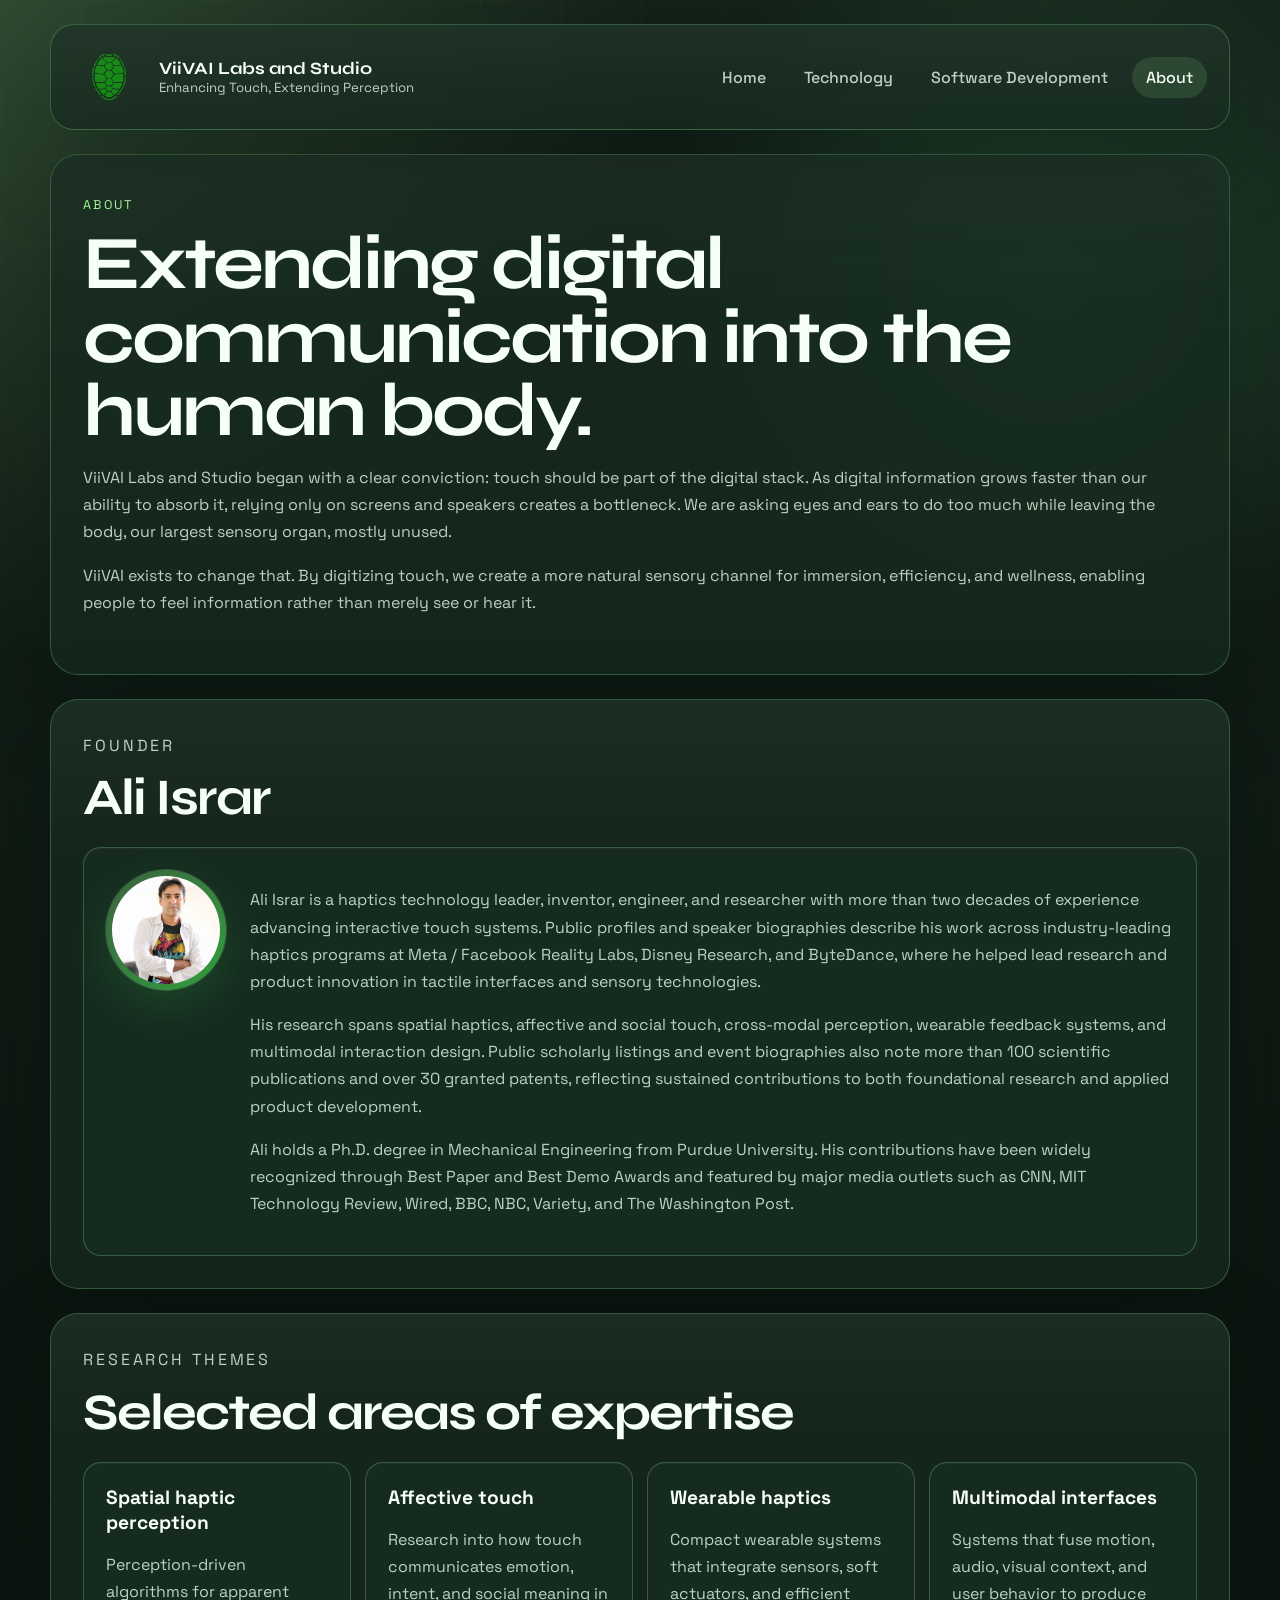
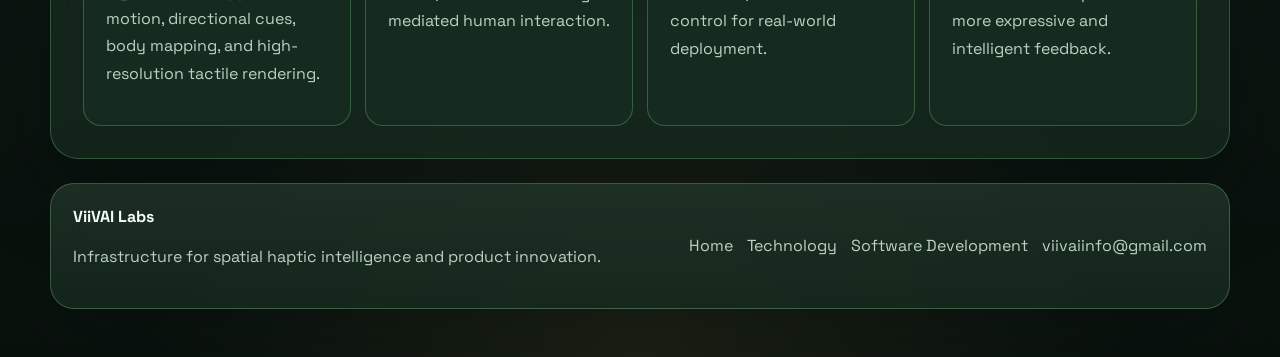
==== about.html @ 03c0dec7 "s" ====
<!DOCTYPE html>
<html lang="en">
<head>
  <meta charset="UTF-8">
  <meta name="viewport" content="width=device-width, initial-scale=1.0">
  <title>About | ViiVAI Labs</title>
  <meta name="description" content="The story and team behind ViiVAI Labs.">
  <link rel="preconnect" href="https://fonts.googleapis.com">
  <link rel="preconnect" href="https://fonts.gstatic.com" crossorigin>
  <link href="https://fonts.googleapis.com/css2?family=Space+Grotesk:wght@400;500;700&family=Syne:wght@500;700;800&display=swap" rel="stylesheet">
  <link rel="stylesheet" href="styles.css">
</head>
<body>
  <div class="page-shell">
    <header class="site-header">
      <a class="brand" href="index.html" aria-label="ViiVAI Labs home">
        <img src="logo.png" alt="ViiVAI Labs logo">
        <div>
          <span>ViiVAI Labs and Studio</span>
          <small>Enhancing Touch, Extending Perception</small>
        </div>
      </a>
      <button class="nav-toggle" type="button" aria-expanded="false" aria-label="Toggle navigation">Menu</button>
      <nav class="site-nav">
        <a href="index.html">Home</a>
        <a href="technology.html">Technology</a>
        <a href="software-development.html">Software Development</a>
        <a href="about.html" class="active">About</a>
      </nav>
    </header>

    <main>
      <section class="page-hero panel">
        <p class="eyebrow">About</p>
        <h1>Extending digital communication into the human body.</h1>
        <p class="page-intro">
          ViiVAI Labs and Studio began with a clear conviction: touch should be part of the digital stack. As digital information grows faster than our ability to absorb it, relying only on screens and speakers creates a bottleneck. We are asking eyes and ears to do too much while leaving the body, our largest sensory organ, mostly unused.
        </p>
        <p class="page-intro">
          ViiVAI exists to change that. By digitizing touch, we create a more natural sensory channel for immersion, efficiency, and wellness, enabling people to feel information rather than merely see or hear it.
        </p>
      </section>

      <section class="panel">
        <div class="section-heading">
          <p class="eyebrow">Founder</p>
          <h2>Ali Israr</h2>
        </div>
        <article class="founder-card">
          <div class="founder-badge">
            <img src="assets/israr.jpg" alt="Portrait of Ali Israr">
          </div>
          <div>
            <p>
              Ali Israr is a haptics technology leader, inventor, engineer, and researcher with more than two decades of experience advancing interactive touch systems. Public profiles and speaker biographies describe his work across industry-leading haptics programs at Meta / Facebook Reality Labs, Disney Research, and ByteDance, where he helped lead research and product innovation in tactile interfaces and sensory technologies.
            </p>
            <p>
              His research spans spatial haptics, affective and social touch, cross-modal perception, wearable feedback systems, and multimodal interaction design. Public scholarly listings and event biographies also note more than 100 scientific publications and over 30 granted patents, reflecting sustained contributions to both foundational research and applied product development.
            </p>
            <p>
              Ali holds a Ph.D. degree in Mechanical Engineering from Purdue University. His contributions have been widely recognized through Best Paper and Best Demo Awards and featured by major media outlets such as CNN, MIT Technology Review, Wired, BBC, NBC, Variety, and The Washington Post.
            </p>
          </div>
        </article>
      </section>

      <section class="panel">
        <div class="section-heading">
          <p class="eyebrow">Research Themes</p>
          <h2>Selected areas of expertise</h2>
        </div>
        <div class="feature-grid">
          <article class="feature-card">
            <h3>Spatial haptic perception</h3>
            <p>Perception-driven algorithms for apparent motion, directional cues, body mapping, and high-resolution tactile rendering.</p>
          </article>
          <article class="feature-card">
            <h3>Affective touch</h3>
            <p>Research into how touch communicates emotion, intent, and social meaning in mediated human interaction.</p>
          </article>
          <article class="feature-card">
            <h3>Wearable haptics</h3>
            <p>Compact wearable systems that integrate sensors, soft actuators, and efficient control for real-world deployment.</p>
          </article>
          <article class="feature-card">
            <h3>Multimodal interfaces</h3>
            <p>Systems that fuse motion, audio, visual context, and user behavior to produce more expressive and intelligent feedback.</p>
          </article>
        </div>
      </section>
    </main>

    <footer class="site-footer">
      <div>
        <strong>ViiVAI Labs</strong>
        <p>Infrastructure for spatial haptic intelligence and product innovation.</p>
      </div>
      <div class="footer-links">
        <a href="index.html">Home</a>
        <a href="technology.html">Technology</a>
        <a href="software-development.html">Software Development</a>
        <a href="mailto:viivaiinfo@gmail.com">viivaiinfo@gmail.com</a>
      </div>
    </footer>
  </div>

  <script src="script.js"></script>
</body>
</html>
---- styles.css ----
:root {
  --bg: #0d1711;
  --bg-elevated: rgba(24, 46, 34, 0.84);
  --panel: rgba(23, 42, 31, 0.82);
  --panel-border: rgba(157, 255, 171, 0.24);
  --text: #f6fff8;
  --muted: #bbd2c2;
  --accent: #39bf46;
  --accent-soft: #adff9d;
  --accent-deep: #1f8d39;
  --warning: #ffd86e;
  --shadow: 0 30px 90px rgba(2, 16, 10, 0.28);
  --radius: 28px;
  --radius-sm: 18px;
  --max-width: 1180px;
}

* {
  box-sizing: border-box;
}

html {
  scroll-behavior: smooth;
}

body {
  margin: 0;
  min-height: 100vh;
  font-family: "Space Grotesk", sans-serif;
  color: var(--text);
  background:
    radial-gradient(circle at top left, rgba(173, 255, 157, 0.18), transparent 28%),
    radial-gradient(circle at 82% 14%, rgba(111, 245, 152, 0.18), transparent 20%),
    radial-gradient(circle at 50% 100%, rgba(255, 216, 110, 0.08), transparent 24%),
    linear-gradient(180deg, #132219 0%, #09110d 100%);
}

body::before {
  content: "";
  position: fixed;
  inset: 0;
  pointer-events: none;
  background-image:
    linear-gradient(rgba(173, 255, 157, 0.06) 1px, transparent 1px),
    linear-gradient(90deg, rgba(173, 255, 157, 0.06) 1px, transparent 1px);
  background-size: 80px 80px;
  mask-image: linear-gradient(180deg, rgba(0, 0, 0, 0.35), rgba(0, 0, 0, 0));
}

a {
  color: inherit;
  text-decoration: none;
}

img {
  display: block;
  max-width: 100%;
}

.page-shell {
  width: min(calc(100% - 32px), var(--max-width));
  margin: 0 auto;
  padding: 24px 0 48px;
}

.site-header,
.site-footer,
.panel {
  backdrop-filter: blur(18px);
  background: var(--panel);
  border: 1px solid var(--panel-border);
  box-shadow: var(--shadow);
}

.site-header,
.site-footer {
  border-radius: 24px;
}

.site-header {
  display: flex;
  align-items: center;
  justify-content: space-between;
  gap: 24px;
  padding: 16px 22px;
  position: sticky;
  top: 16px;
  z-index: 20;
  background:
    linear-gradient(180deg, rgba(255, 255, 255, 0.04), rgba(255, 255, 255, 0)),
    var(--panel);
}

.brand {
  display: inline-flex;
  align-items: center;
  gap: 14px;
}

.brand img {
  width: 72px;
  height: 72px;
  object-fit: contain;
  border-radius: 12px;
  /* background: rgba(255, 255, 255, 0.92); */
  padding: 0px;
}

.brand span,
.brand small {
  display: block;
}

.brand span {
  font-family: "Syne", sans-serif;
  font-size: 1.08rem;
  font-weight: 700;
}

.brand small {
  color: var(--muted);
  font-size: 0.83rem;
}

.site-nav {
  display: flex;
  align-items: center;
  gap: 10px;
}

.site-nav a,
.nav-toggle {
  padding: 10px 14px;
  border-radius: 999px;
  color: var(--muted);
  transition: 160ms ease;
  font-weight: 500;
}

.site-nav a:hover,
.site-nav a.active {
  color: var(--text);
  background: rgba(173, 255, 157, 0.12);
}

.nav-toggle {
  display: none;
  border: 1px solid var(--panel-border);
  background: transparent;
  font: inherit;
}

main {
  display: grid;
  gap: 24px;
  margin-top: 24px;
}

.panel {
  border-radius: var(--radius);
  padding: 32px;
  position: relative;
  overflow: hidden;
}

.panel::before {
  content: "";
  position: absolute;
  inset: 0;
  pointer-events: none;
  background: linear-gradient(180deg, rgba(255, 255, 255, 0.035), transparent 28%);
}

.panel > * {
  position: relative;
  z-index: 1;
}

.hero,
.split-panel,
.two-column-grid {
  display: grid;
  gap: 24px;
}

.hero {
  grid-template-columns: 1.2fr 0.8fr;
  align-items: center;
  min-height: 72vh;
  background:
    radial-gradient(circle at 18% 20%, rgba(216, 255, 152, 0.12), transparent 20%),
    radial-gradient(circle at 82% 24%, rgba(111, 245, 152, 0.14), transparent 22%),
    linear-gradient(180deg, rgba(255, 255, 255, 0.03), transparent 30%),
    var(--panel);
}

.page-hero {
  padding-top: 42px;
  padding-bottom: 42px;
}

.hero-copy h1,
.page-hero h1,
.section-heading h2,
.split-panel h2,
.construction h1 {
  font-family: "Syne", sans-serif;
  line-height: 0.98;
  letter-spacing: -0.04em;
  margin: 0;
}

.hero-copy h1 {
  font-size: clamp(3rem, 7vw, 5.8rem);
  max-width: 11ch;
  text-wrap: balance;
  text-shadow: 0 10px 30px rgba(0, 0, 0, 0.18);
}

.page-hero h1,
.construction h1 {
  font-size: clamp(2.7rem, 6vw, 4.7rem);
  margin-bottom: 16px;
}

.hero-text,
.page-intro,
.section-heading p,
.feature-card p,
.hardware-card p,
.algorithm-card p,
.info-card p,
.founder-card p,
.site-footer p,
.split-panel p,
.construction p {
  color: var(--muted);
  line-height: 1.7;
  font-size: 1rem;
}

.eyebrow {
  text-transform: uppercase;
  letter-spacing: 0.18em;
  color: var(--accent-soft);
  font-size: 0.79rem;
  margin: 0 0 14px;
}

.launch-pill {
  display: inline-flex;
  align-items: center;
  gap: 10px;
  margin-bottom: 18px;
  padding: 10px 14px;
  border-radius: 999px;
  background: rgba(216, 255, 152, 0.12);
  border: 1px solid rgba(216, 255, 152, 0.24);
  color: #efffce;
  font-size: 0.84rem;
  font-weight: 700;
  text-transform: uppercase;
  letter-spacing: 0.12em;
}

.launch-dot {
  width: 10px;
  height: 10px;
  border-radius: 50%;
  background: #d8ff98;
  box-shadow: 0 0 18px rgba(216, 255, 152, 0.8);
}

.hero-actions,
.hero-metrics,
.feature-grid,
.hardware-grid,
.algorithm-grid,
.footer-links {
  display: flex;
  flex-wrap: wrap;
  gap: 14px;
}

.button {
  display: inline-flex;
  align-items: center;
  justify-content: center;
  padding: 14px 20px;
  border-radius: 999px;
  font-weight: 700;
  transform: translateY(0);
  transition: transform 160ms ease, box-shadow 160ms ease, background 160ms ease;
}

.button-primary {
  background: linear-gradient(135deg, #d8ff98, var(--accent-soft) 42%, var(--accent) 100%);
  color: #041007;
  box-shadow: 0 14px 32px rgba(103, 224, 116, 0.28);
}

.button-secondary {
  border: 1px solid var(--panel-border);
  background: rgba(255, 255, 255, 0.03);
}

.button:hover {
  transform: translateY(-2px);
}

.button-primary:hover {
  box-shadow: 0 18px 40px rgba(103, 224, 116, 0.34);
}

.hero-metrics {
  list-style: none;
  padding: 0;
  margin: 28px 0 0;
}

.hero-metrics li,
.signal-card,
.feature-card,
.hardware-card,
.algorithm-card,
.info-card,
.quote-box,
.founder-card,
.construction-sign {
  border: 1px solid var(--panel-border);
  background: var(--bg-elevated);
  border-radius: var(--radius-sm);
}

.feature-card,
.hardware-card,
.algorithm-card,
.info-card,
.founder-card,
.quote-box {
  box-shadow: inset 0 1px 0 rgba(255, 255, 255, 0.03);
  transition: transform 180ms ease, border-color 180ms ease, box-shadow 180ms ease;
}

.feature-card:hover,
.hardware-card:hover,
.algorithm-card:hover,
.info-card:hover {
  transform: translateY(-4px);
  border-color: rgba(173, 255, 157, 0.34);
  box-shadow:
    inset 0 1px 0 rgba(255, 255, 255, 0.03),
    0 18px 40px rgba(2, 16, 10, 0.18);
}

.hero-metrics li {
  min-width: 140px;
  padding: 18px;
  background:
    linear-gradient(180deg, rgba(255, 255, 255, 0.04), rgba(255, 255, 255, 0)),
    var(--bg-elevated);
}

.hero-metrics strong {
  display: block;
  font-size: 2rem;
  color: var(--accent-soft);
}

.hero-metrics span {
  color: var(--muted);
}

.hero-visual {
  display: flex;
  justify-content: center;
}

.signal-stage {
  width: min(100%, 420px);
  padding: 20px;
  border-radius: 34px;
  border: 1px solid rgba(173, 255, 157, 0.18);
  background:
    radial-gradient(circle at center, rgba(173, 255, 157, 0.16), transparent 55%),
    rgba(12, 24, 17, 0.86);
  position: relative;
  isolation: isolate;
}

.signal-orbit {
  position: absolute;
  border: 1px solid rgba(173, 255, 157, 0.18);
  border-radius: 50%;
  z-index: 0;
}

.orbit-one {
  inset: 26px;
}

.orbit-two {
  inset: 66px 34px;
}

.signal-card {
  padding: 18px;
  position: relative;
  z-index: 1;
}

.signal-card span {
  display: block;
  color: var(--accent-soft);
  font-size: 0.82rem;
  text-transform: uppercase;
  letter-spacing: 0.14em;
  margin-bottom: 10px;
}

.signal-card strong {
  font-size: 1.12rem;
  line-height: 1.5;
}

.signal-card.accent {
  background: linear-gradient(135deg, rgba(98, 227, 125, 0.28), rgba(14, 29, 20, 0.9));
}

.signal-line {
  width: 1px;
  height: 48px;
  margin: 10px auto;
  background: linear-gradient(180deg, rgba(115, 248, 154, 0.9), rgba(115, 248, 154, 0));
}

.section-heading {
  max-width: 780px;
  margin-bottom: 24px;
}

.section-heading h2,
.split-panel h2 {
  font-size: clamp(2rem, 4vw, 3.2rem);
  margin-bottom: 14px;
}

.feature-grid,
.hardware-grid,
.algorithm-grid {
  display: grid;
}

.feature-grid {
  grid-template-columns: repeat(4, minmax(0, 1fr));
}

.hardware-grid {
  grid-template-columns: repeat(2, minmax(0, 1fr));
}

.algorithm-grid {
  grid-template-columns: repeat(2, minmax(0, 1fr));
}

.feature-card,
.hardware-card,
.algorithm-card,
.info-card,
.founder-card {
  padding: 22px;
}

.feature-card h3,
.hardware-card h3,
.algorithm-card h3,
.info-card h2 {
  margin-top: 0;
  margin-bottom: 10px;
  font-size: 1.2rem;
}

.algorithm-card-media {
  overflow: hidden;
}

.algorithm-figure {
  margin: -22px -22px 18px;
  border-bottom: 1px solid rgba(173, 255, 157, 0.18);
  background: #0d1711;
}

.algorithm-figure img {
  width: 100%;
  aspect-ratio: 16 / 10;
  object-fit: cover;
  display: block;
}

.product-figure {
  margin: 0 0 18px;
  border-radius: 18px;
  overflow: hidden;
  border: 1px solid rgba(173, 255, 157, 0.18);
  background: linear-gradient(180deg, rgba(173, 255, 157, 0.07), rgba(10, 20, 14, 0.34));
}

.product-image {
  width: 100%;
  aspect-ratio: 4 / 3;
  object-fit: cover;
}

.application-tags {
  display: flex;
  flex-wrap: wrap;
  gap: 10px;
  margin-top: 16px;
}

.application-tags span {
  padding: 8px 12px;
  border-radius: 999px;
  background: rgba(173, 255, 157, 0.11);
  border: 1px solid rgba(173, 255, 157, 0.18);
  color: var(--accent-soft);
  font-size: 0.84rem;
}

.hardware-illustration {
  height: 180px;
  margin-bottom: 18px;
  border-radius: 16px;
  background:
    radial-gradient(circle at 50% 20%, rgba(115, 248, 154, 0.3), transparent 28%),
    linear-gradient(180deg, rgba(115, 248, 154, 0.06), rgba(8, 17, 13, 0.35));
  position: relative;
  overflow: hidden;
}

.hardware-illustration::before,
.hardware-illustration::after {
  content: "";
  position: absolute;
  border: 2px solid rgba(115, 248, 154, 0.65);
}

.wearable::before {
  inset: 18px 55px 26px;
  clip-path: polygon(18% 0, 82% 0, 100% 25%, 84% 100%, 16% 100%, 0 25%);
}

.wearable::after {
  inset: 44px 94px 42px;
  border-radius: 14px;
}

.seat::before {
  left: 78px;
  top: 24px;
  width: 76px;
  height: 118px;
  border-radius: 22px 22px 12px 12px;
}

.seat::after {
  left: 62px;
  bottom: 24px;
  width: 108px;
  height: 42px;
  border-radius: 10px;
}

.hand::before {
  inset: 30px 88px 30px 88px;
  border-radius: 50px 50px 22px 22px;
  box-shadow:
    -44px -8px 0 -8px rgba(115, 248, 154, 0.65),
    -22px -16px 0 -8px rgba(115, 248, 154, 0.65),
    22px -16px 0 -8px rgba(115, 248, 154, 0.65),
    44px -8px 0 -8px rgba(115, 248, 154, 0.65);
}

.hand::after {
  left: calc(50% - 54px);
  bottom: 18px;
  width: 108px;
  height: 38px;
  border-radius: 999px;
}

.headgear::before {
  inset: 44px 58px;
  border-radius: 60px;
}

.headgear::after {
  left: 28px;
  right: 28px;
  top: 84px;
  height: 26px;
  border-radius: 999px;
}

.split-panel {
  grid-template-columns: 1.2fr 0.8fr;
  align-items: center;
}

.quote-box {
  padding: 28px;
  position: relative;
  overflow: hidden;
}

.quote-box::before {
  content: "";
  position: absolute;
  inset: 0;
  background: radial-gradient(circle at top right, rgba(173, 255, 157, 0.22), transparent 38%);
}

.quote-box p {
  position: relative;
  margin: 0;
  color: var(--text);
  font-family: "Syne", sans-serif;
  font-size: clamp(1.5rem, 3vw, 2.4rem);
  line-height: 1.15;
}

.two-column-grid {
  grid-template-columns: repeat(2, minmax(0, 1fr));
}

.stack-visual {
  display: grid;
  gap: 10px;
}

.stack-visual span {
  padding: 18px 20px;
  border-radius: 999px;
  border: 1px solid var(--panel-border);
  background: rgba(173, 255, 157, 0.08);
  color: var(--accent-soft);
  text-align: center;
  font-weight: 700;
}

.founder-card {
  display: grid;
  grid-template-columns: 120px 1fr;
  gap: 24px;
  align-items: start;
}

.founder-badge {
  aspect-ratio: 1;
  border-radius: 50%;
  background: linear-gradient(135deg, rgba(173, 255, 157, 0.26), rgba(57, 191, 70, 0.78));
  padding: 6px;
  overflow: hidden;
  box-shadow: 0 0 0 1px rgba(173, 255, 157, 0.2), 0 16px 42px rgba(57, 191, 70, 0.18);
}

.founder-badge img {
  width: 100%;
  height: 100%;
  object-fit: cover;
  object-position: center top;
  border-radius: 50%;
}

.construction {
  min-height: 62vh;
  display: grid;
  place-items: center;
  text-align: center;
}

.construction-sign {
  padding: 26px 34px;
  margin-top: 18px;
  display: inline-block;
  transform: rotate(-3deg);
  background: linear-gradient(135deg, rgba(255, 216, 110, 0.28), rgba(255, 216, 110, 0.1));
}

.construction-sign span {
  color: var(--warning);
  font-family: "Syne", sans-serif;
  font-size: clamp(1.8rem, 3vw, 2.6rem);
}

.site-footer {
  display: flex;
  justify-content: space-between;
  gap: 20px;
  margin-top: 24px;
  padding: 22px;
  background:
    linear-gradient(180deg, rgba(255, 255, 255, 0.04), rgba(255, 255, 255, 0)),
    var(--panel);
}

.footer-links {
  align-items: center;
  justify-content: flex-end;
}

.footer-links a {
  color: var(--muted);
}

.footer-links a:hover {
  color: var(--text);
}

@media (max-width: 980px) {
  .hero,
  .split-panel,
  .feature-grid,
  .hardware-grid,
  .algorithm-grid,
  .two-column-grid,
  .founder-card,
  .site-footer {
    grid-template-columns: 1fr;
  }

  .feature-grid,
  .hardware-grid,
  .algorithm-grid {
    display: grid;
  }

  .feature-grid {
    grid-template-columns: repeat(2, minmax(0, 1fr));
  }

  .site-footer {
    display: grid;
  }
}

@media (max-width: 760px) {
  .page-shell {
    width: min(calc(100% - 20px), var(--max-width));
    padding-top: 12px;
  }

  .site-header {
    flex-wrap: wrap;
    padding: 14px 16px;
  }

  .nav-toggle {
    display: inline-flex;
  }

  .site-nav {
    display: none;
    width: 100%;
    flex-direction: column;
    align-items: stretch;
    padding-top: 6px;
  }

  .site-nav.open {
    display: flex;
  }

  .panel {
    padding: 22px;
    border-radius: 24px;
  }

  .hero {
    min-height: auto;
  }

  .hero-copy h1 {
    max-width: none;
  }

  .feature-grid,
  .hardware-grid,
  .algorithm-grid {
    grid-template-columns: 1fr;
  }
}
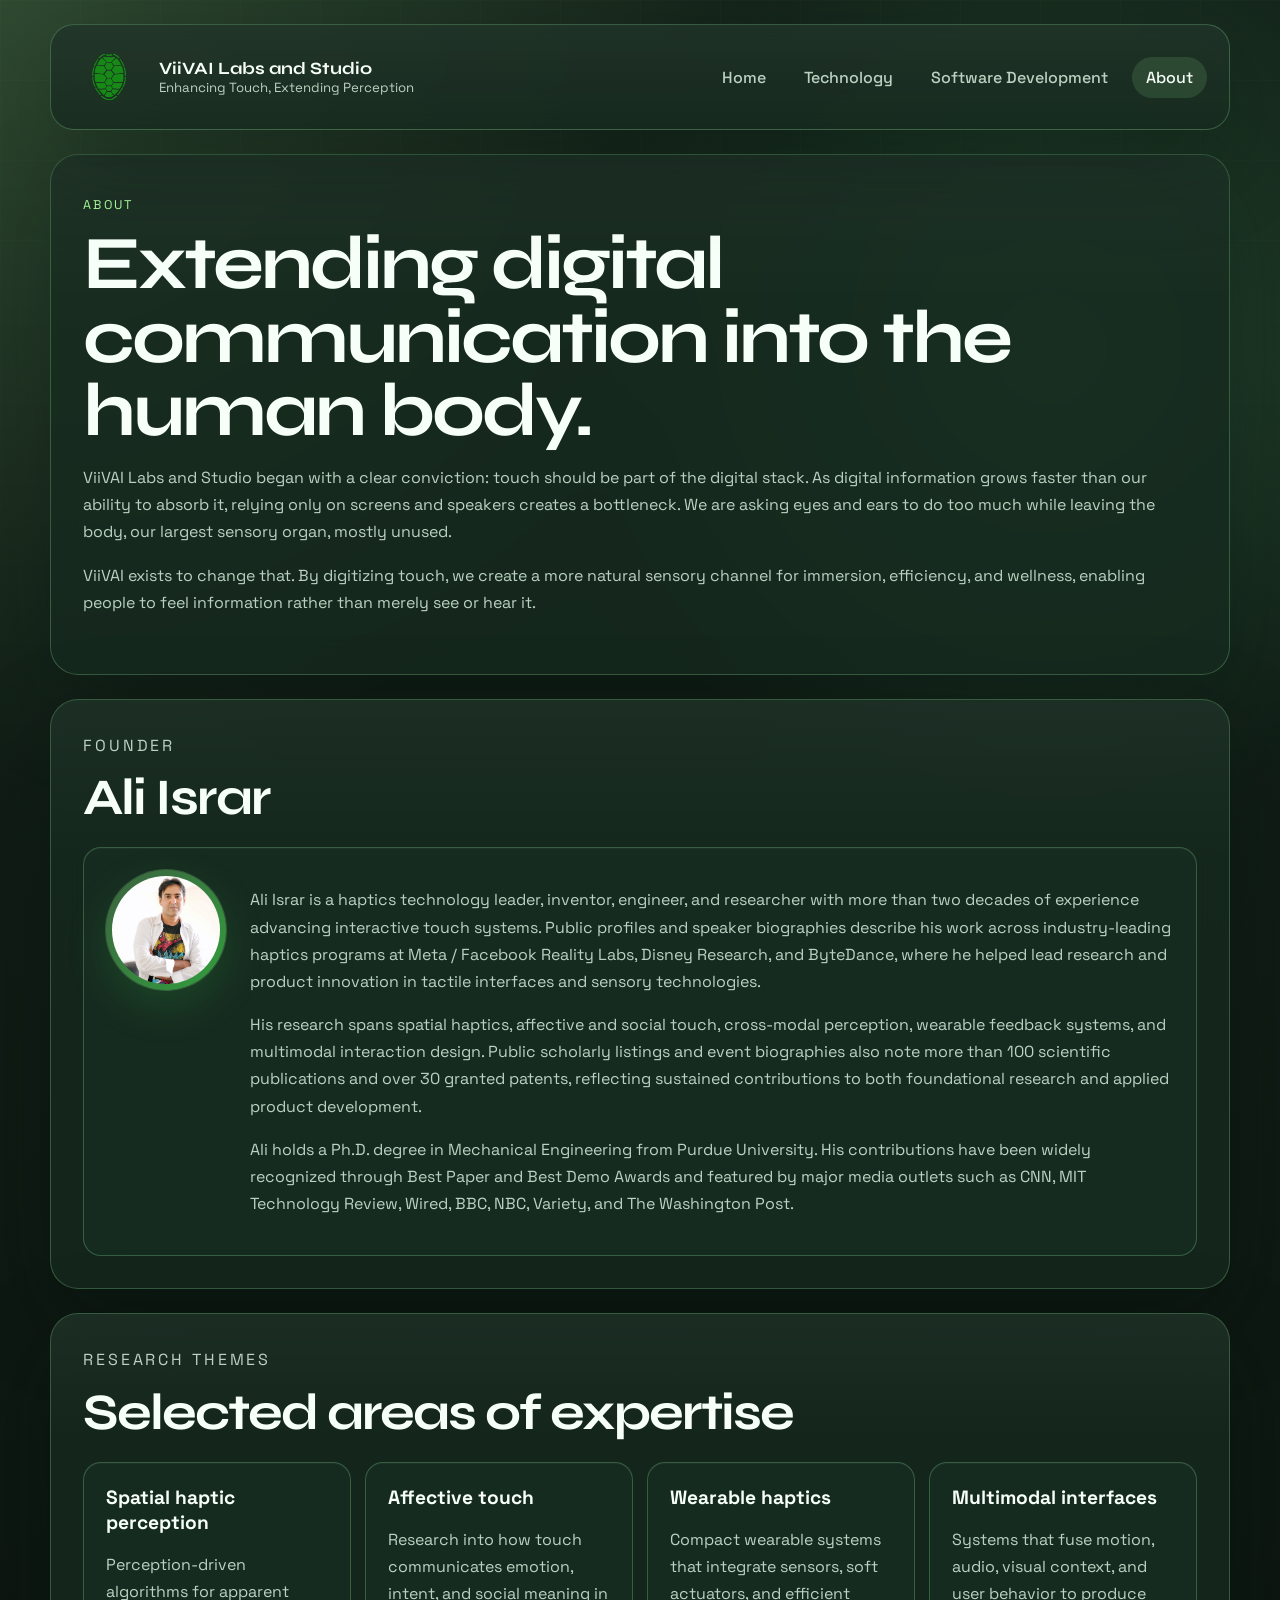
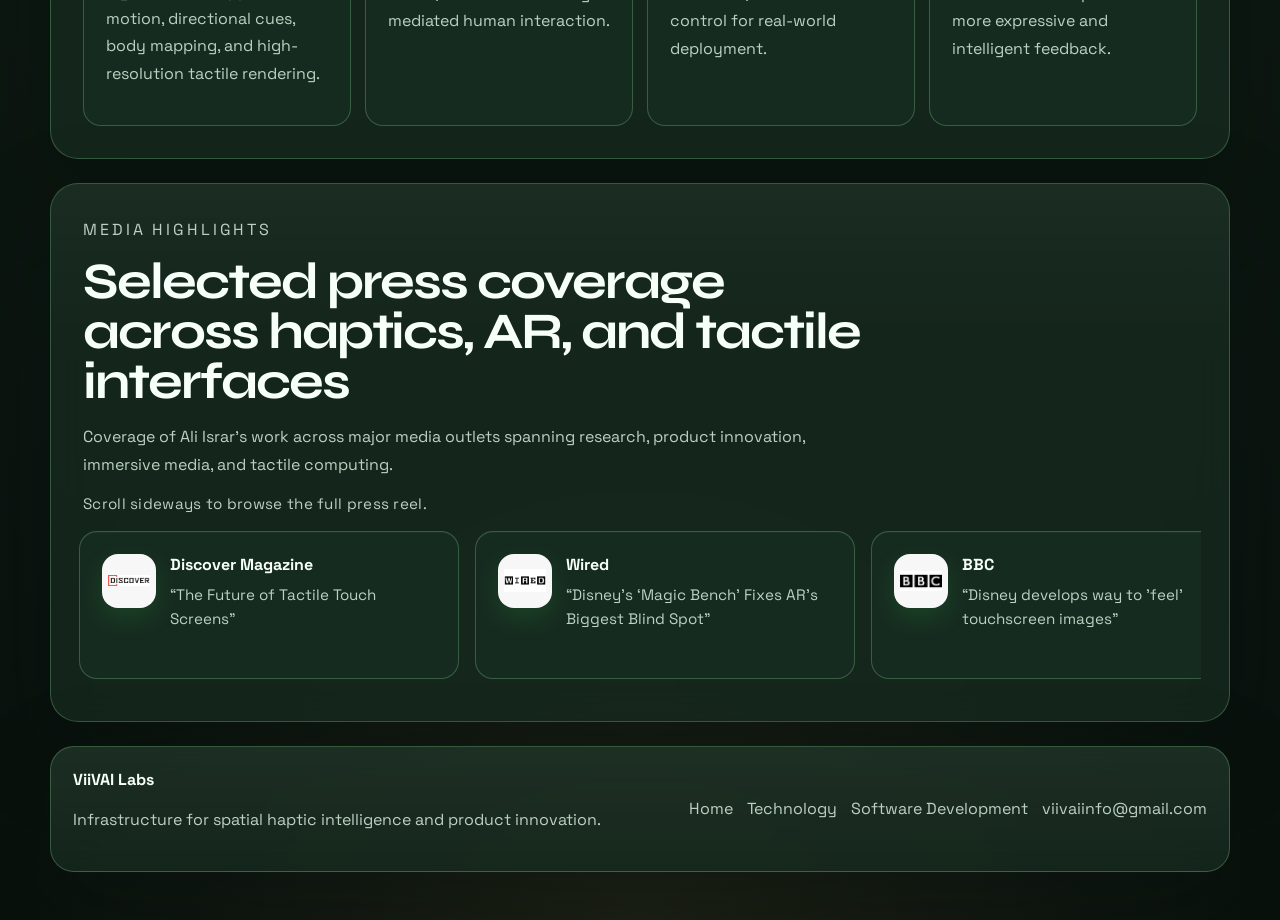
==== commit 5e5fc4c5: "todays" ====
--- a/about.html
+++ b/about.html
@@ -88,6 +88,154 @@
           </article>
         </div>
       </section>
+
+      <section class="panel">
+        <div class="section-heading">
+          <p class="eyebrow">Media Highlights</p>
+          <h2>Selected press coverage across haptics, AR, and tactile interfaces</h2>
+          <p>Coverage of Ali Israr's work across major media outlets spanning research, product innovation, immersive media, and tactile computing.</p>
+        </div>
+        <p class="carousel-hint">Scroll sideways to browse the full press reel.</p>
+        <div class="media-grid">
+          <a class="media-card" href="https://www.discovermagazine.com/technology/the-future-of-tactile-touch-screens" target="_blank" rel="noopener noreferrer">
+            <span class="media-icon"><img src="assets/discover-magazine-logo.png" alt="Discover Magazine logo"></span>
+            <div class="media-copy">
+              <strong>Discover Magazine</strong>
+              <p>“The Future of Tactile Touch Screens”</p>
+            </div>
+          </a>
+          <a class="media-card" href="https://www.wired.com/story/disneys-magic-bench-fixes-ars-biggest-blind-spot/" target="_blank" rel="noopener noreferrer">
+            <span class="media-icon"><img src="assets/wired-logo.png" alt="Wired logo"></span>
+            <div class="media-copy">
+              <strong>Wired</strong>
+              <p>“Disney’s ‘Magic Bench’ Fixes AR’s Biggest Blind Spot”</p>
+            </div>
+          </a>
+          <a class="media-card" href="http://www.bbc.com/news/technology-24443271" target="_blank" rel="noopener noreferrer">
+            <span class="media-icon"><img src="assets/BBC-logo.jpg" alt="BBC logo"></span>
+            <div class="media-copy">
+              <strong>BBC</strong>
+              <p>“Disney develops way to 'feel' touchscreen images”</p>
+            </div>
+          </a>
+
+          <a class="media-card" href="https://www.technologyreview.com/2018/04/17/104475/getting-e-mail-on-your-skin-is-actually-a-thing-now-thanks-to-facebook/" target="_blank" rel="noopener noreferrer">
+            <span class="media-icon"><img src="assets/mit-tech-review-logo.png" alt="MIT Technology Review logo"></span>
+            <div class="media-copy">
+              <strong>MIT Technology Review</strong>
+              <p>“Getting e-mail on your skin is actually a thing now, thanks to Facebook”</p>
+            </div>
+          </a>
+          <a class="media-card" href="https://variety.com/2017/digital/news/disney-magic-bench-mixed-reality-research-project-1202507143/" target="_blank" rel="noopener noreferrer">
+            <span class="media-icon"><img src="assets/Variety-Logo.jpg" alt="Variety logo"></span>
+            <div class="media-copy">
+              <strong>Variety</strong>
+              <p>“Disney Researchers Create Mixed-Reality ‘Magic Bench’ for Shared Experiences”</p>
+            </div>
+          </a>
+          
+          <a class="media-card" href="https://www.nbcnews.com/id/wbna50287715" target="_blank" rel="noopener noreferrer">
+            <span class="media-icon"><img src="assets/NBC_logo.png" alt="NBC logo"></span>
+            <div class="media-copy">
+              <strong>NBC</strong>
+              <p>“Vybe Gaming Pad Moves You”</p>
+            </div>
+          </a>
+          <a class="media-card" href="https://www.engadget.com/2012-12-17-vybe-gaming-chair-disney-research-surround-haptics.html" target="_blank" rel="noopener noreferrer">
+            <span class="media-icon"><img src="assets/Engadget_Logo.png" alt="Engadget logo"></span>
+            <div class="media-copy">
+              <strong>Engadget</strong>
+              <p>“Vybe gaming pad packs Disney Research's Surround Haptics into a $99 accessory”</p>
+            </div>
+          </a>
+          <a class="media-card" href="https://phys.org/news/2014-11-software-plug-in-enables-users-haptic.html" target="_blank" rel="noopener noreferrer">
+            <span class="media-icon"><img src="assets/physorg-logo.png" alt="Phys.org logo"></span>
+            <div class="media-copy">
+              <strong>Phys.org</strong>
+              <p>“New software plug-in enables users to add haptic effects to games, media”</p>
+            </div>
+          </a>
+          <a class="media-card" href="https://www.vfxvoice.com/avatar-flight-of-passage-a-cinematic-multi-sensory-3d-experience-that-soars/" target="_blank" rel="noopener noreferrer">
+            <span class="media-icon"><img src="assets/vfxv-logo.png" alt="VFX Voice logo"></span>
+            <div class="media-copy">
+              <strong>VFX Voice</strong>
+              <p>“Avatar: Flight of Passage: A cinematic, multi-sensory 3D experience that soars”</p>
+            </div>
+          </a>
+          
+          
+          <a class="media-card" href="https://www.washingtonpost.com/news/the-switch/wp/2013/10/08/disney-invents-touchscreen-that-lets-you-feel-textures/" target="_blank" rel="noopener noreferrer">
+            <span class="media-icon"><img src="assets/washington-post-logo.png" alt="The Washington Post logo"></span>
+            <div class="media-copy">
+              <strong>Washington Post</strong>
+              <p>“Disney invents touchscreen that lets you feel textures”</p>
+            </div>
+          </a>
+          <a class="media-card" href="http://mashable.com/2013/10/09/disney-research-3d-touchscreens/" target="_blank" rel="noopener noreferrer">
+            <span class="media-icon"><img src="assets/Mashable_Logo.png" alt="Mashable logo"></span>
+            <div class="media-copy">
+              <strong>Mashable</strong>
+              <p>“Disney Research Develops Tactile 3D Touchscreen”</p>
+            </div>
+          </a>
+          <a class="media-card" href="https://www.wired.com/2013/07/disneys-tiny-amazing-air-cannons-will-let-you-feel-the-digital-world/" target="_blank" rel="noopener noreferrer">
+            <span class="media-icon"><img src="assets/wired-logo.png" alt="Wired logo"></span>
+            <div class="media-copy">
+              <strong>Wired</strong>
+              <p>“Disney’s Amazing Air Cannons Let You Touch the Digital World”</p>
+            </div>
+          </a>
+          <a class="media-card" href="http://mashable.com/2013/07/19/aireal/#JApBz_67PkqB" target="_blank" rel="noopener noreferrer">
+            <span class="media-icon"><img src="assets/Mashable_Logo.png" alt="Mashable logo"></span>
+            <div class="media-copy">
+              <strong>Mashable</strong>
+              <p>“Device Puffs Virtual Objects Into Reality”</p>
+            </div>
+          </a>
+          <a class="media-card" href="https://www.newscientist.com/article/mg21028137.900-illusions-to-send-shivers-down-a-gamers-spine/" target="_blank" rel="noopener noreferrer">
+            <span class="media-icon"><img src="assets/new-scientist-logo.png" alt="New Scientist logo"></span>
+            <div class="media-copy">
+              <strong>New Scientist</strong>
+              <p>“Illusions to send shivers down a gamer’s spine”</p>
+            </div>
+          </a>
+          <a class="media-card" href="https://www.fastcompany.com/1772583/disney-reinvents-vibrator-sensational-movies-and-gaming" target="_blank" rel="noopener noreferrer">
+            <span class="media-icon"><img src="assets/Fast-Company-Logo.jpg" alt="Fast Company logo"></span>
+            <div class="media-copy">
+              <strong>Fast Company</strong>
+              <p>“Disney Reinvents The Vibrator ... For Sensational Movies And Gaming”</p>
+            </div>
+          </a>
+          <a class="media-card" href="http://kotaku.com/5829027/one-day-games-will-caress-smack-you" target="_blank" rel="noopener noreferrer">
+            <span class="media-icon"><img src="assets/kotaku-logo.jpg" alt="Kotaku logo"></span>
+            <div class="media-copy">
+              <strong>Kotaku</strong>
+              <p>“One Day Games Will Caress, Smack You”</p>
+            </div>
+          </a>
+          <a class="media-card" href="https://www.technologyreview.com/s/421191/a-touch-screen-with-texture/" target="_blank" rel="noopener noreferrer">
+            <span class="media-icon"><img src="assets/mit-tech-review-logo.png" alt="MIT Technology Review logo"></span>
+            <div class="media-copy">
+              <strong>MIT Technology Review</strong>
+              <p>“A Touch Screen with Texture”</p>
+            </div>
+          </a>
+          <a class="media-card" href="http://www.cnn.com/2010/TECH/innovation/10/08/tesla.touch.disney/index.html" target="_blank" rel="noopener noreferrer">
+            <span class="media-icon"><img src="assets/CNN-logo.svg" alt="CNN logo"></span>
+            <div class="media-copy">
+              <strong>CNN</strong>
+              <p>“When glass touch screens feel like sandpaper”</p>
+            </div>
+          </a>
+          <a class="media-card" href="http://www.nbcnews.com/id/40845743/ns/technology_and_science-tech_and_gadgets/#.WCwZmaIrJE4" target="_blank" rel="noopener noreferrer">
+            <span class="media-icon"><img src="assets/msnbc-logo.png" alt="MSNBC logo"></span>
+            <div class="media-copy">
+              <strong>MSNBC</strong>
+              <p>“Feel the future: Touch screens that touch back”</p>
+            </div>
+          </a>
+        </div>
+      </section>
     </main>
 
     <footer class="site-footer">
--- a/styles.css
+++ b/styles.css
@@ -447,7 +447,8 @@
 
 .feature-grid,
 .hardware-grid,
-.algorithm-grid {
+.algorithm-grid,
+.media-grid {
   display: grid;
 }
 
@@ -461,12 +462,48 @@
 
 .algorithm-grid {
   grid-template-columns: repeat(2, minmax(0, 1fr));
+}
+
+.media-grid {
+  display: flex;
+  gap: 16px;
+  overflow-x: auto;
+  overflow-y: hidden;
+  padding-bottom: 10px;
+  margin-inline: -4px;
+  padding-inline: 4px;
+  scroll-snap-type: x proximity;
+  scrollbar-width: thin;
+  scrollbar-color: rgba(173, 255, 157, 0.45) rgba(255, 255, 255, 0.05);
+}
+
+.media-grid::-webkit-scrollbar {
+  height: 10px;
+}
+
+.media-grid::-webkit-scrollbar-track {
+  background: rgba(255, 255, 255, 0.05);
+  border-radius: 999px;
+}
+
+.media-grid::-webkit-scrollbar-thumb {
+  background: rgba(173, 255, 157, 0.45);
+  border-radius: 999px;
+}
+
+.carousel-hint {
+  margin: -8px 0 18px;
+  color: var(--muted);
+  font-size: 0.95rem;
+  letter-spacing: 0.02em;
+  gap: 16px;
 }
 
 .feature-card,
 .hardware-card,
 .algorithm-card,
 .info-card,
+.media-card,
 .founder-card {
   padding: 22px;
 }
@@ -478,6 +515,64 @@
   margin-top: 0;
   margin-bottom: 10px;
   font-size: 1.2rem;
+}
+
+.media-card {
+  display: flex;
+  align-items: flex-start;
+  gap: 14px;
+  flex: 0 0 min(380px, 78vw);
+  border: 1px solid var(--panel-border);
+  background: var(--bg-elevated);
+  border-radius: var(--radius-sm);
+  box-shadow: inset 0 1px 0 rgba(255, 255, 255, 0.03);
+  transition: transform 180ms ease, border-color 180ms ease, box-shadow 180ms ease;
+  scroll-snap-align: start;
+}
+
+.media-card:hover {
+  transform: translateY(-4px);
+  border-color: rgba(173, 255, 157, 0.34);
+  box-shadow:
+    inset 0 1px 0 rgba(255, 255, 255, 0.03),
+    0 18px 40px rgba(2, 16, 10, 0.18);
+}
+
+.media-icon {
+  flex: 0 0 54px;
+  width: 54px;
+  height: 54px;
+  display: grid;
+  place-items: center;
+  border-radius: 16px;
+  background: rgba(255, 255, 255, 0.96);
+  overflow: hidden;
+  padding: 6px;
+  box-shadow: 0 10px 24px rgba(57, 191, 70, 0.16);
+}
+
+.media-icon img {
+  width: 100%;
+  height: 100%;
+  object-fit: contain;
+  display: block;
+}
+
+.media-copy {
+  min-width: 0;
+}
+
+.media-copy strong {
+  display: block;
+  margin-bottom: 8px;
+  font-size: 1rem;
+}
+
+.media-copy p {
+  margin: 0;
+  color: var(--muted);
+  line-height: 1.6;
+  font-size: 0.95rem;
 }
 
 .algorithm-card-media {
@@ -786,7 +881,12 @@
 
   .feature-grid,
   .hardware-grid,
-  .algorithm-grid {
+  .algorithm-grid,
+  .media-grid {
     grid-template-columns: 1fr;
   }
-}
+
+  .media-card {
+    flex-basis: 86vw;
+  }
+}
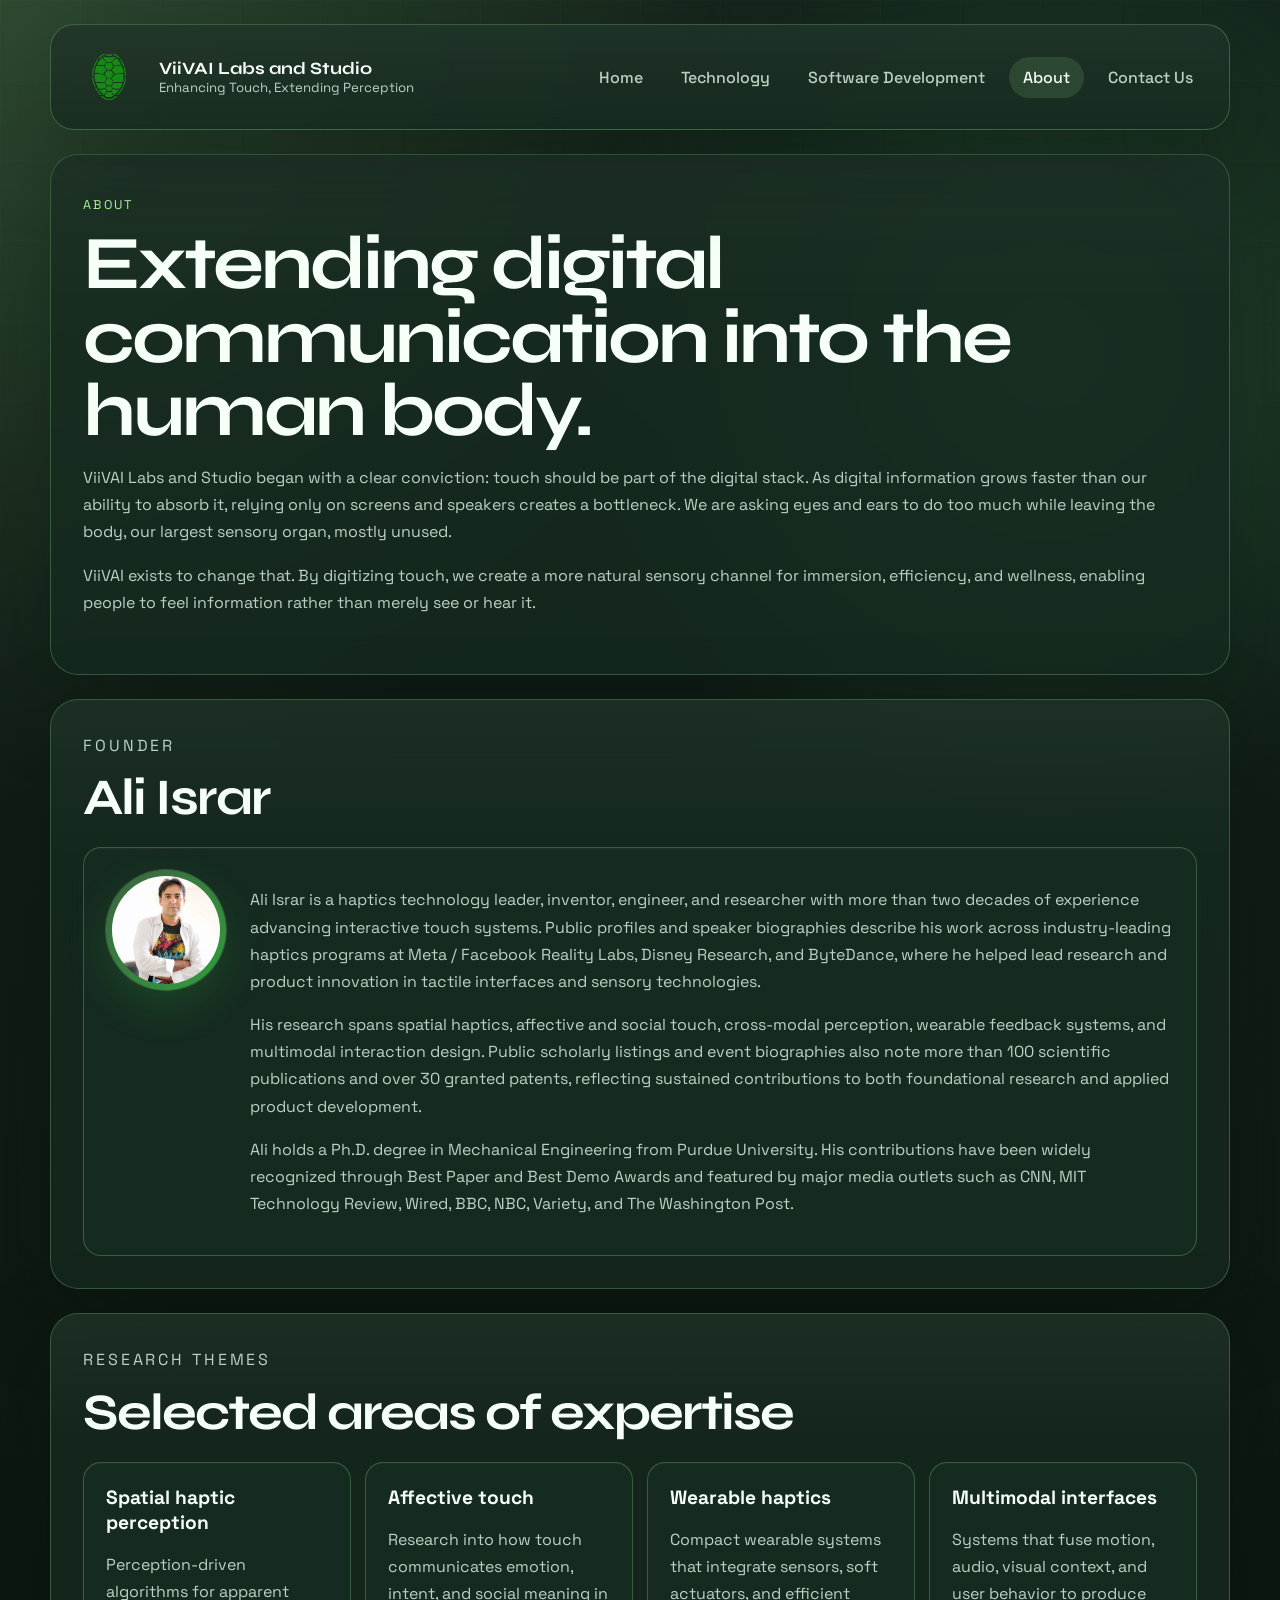
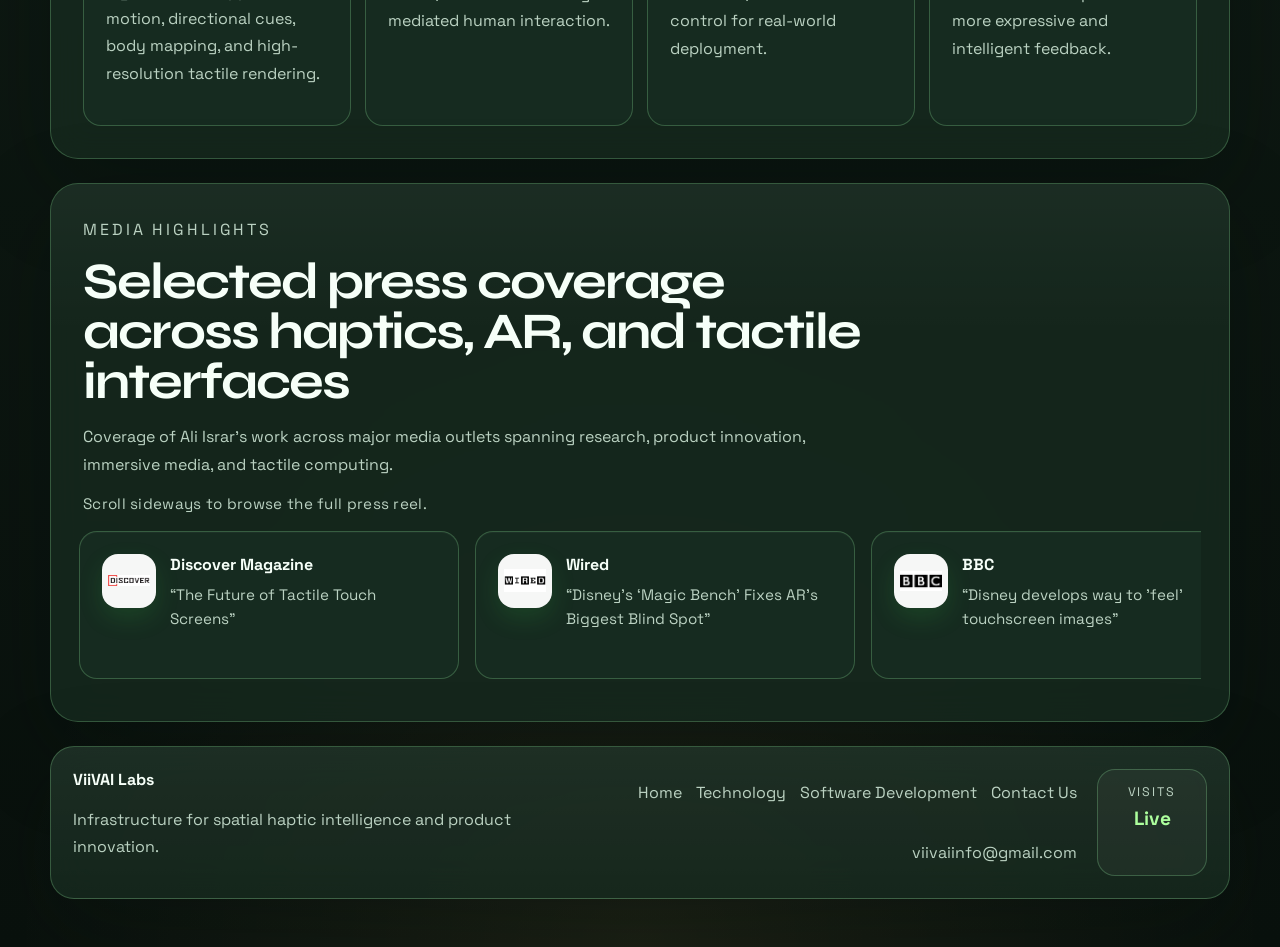
==== commit 4cc31100: "lite upload" ====
--- a/about.html
+++ b/about.html
@@ -26,6 +26,7 @@
         <a href="technology.html">Technology</a>
         <a href="software-development.html">Software Development</a>
         <a href="about.html" class="active">About</a>
+        <a href="contact.html">Contact Us</a>
       </nav>
     </header>
 
@@ -247,7 +248,12 @@
         <a href="index.html">Home</a>
         <a href="technology.html">Technology</a>
         <a href="software-development.html">Software Development</a>
+        <a href="contact.html">Contact Us</a>
         <a href="mailto:viivaiinfo@gmail.com">viivaiinfo@gmail.com</a>
+      </div>
+      <div class="visitor-badge" aria-live="polite">
+        <span class="visitor-label">Visits</span>
+        <strong data-visitor-count>Loading...</strong>
       </div>
     </footer>
   </div>
--- a/styles.css
+++ b/styles.css
@@ -812,6 +812,120 @@
   color: var(--text);
 }
 
+.visitor-badge {
+  min-width: 110px;
+  padding: 14px 16px;
+  border-radius: 18px;
+  border: 1px solid var(--panel-border);
+  background: rgba(255, 255, 255, 0.04);
+  text-align: center;
+}
+
+.visitor-label {
+  display: block;
+  color: var(--muted);
+  font-size: 0.78rem;
+  text-transform: uppercase;
+  letter-spacing: 0.16em;
+  margin-bottom: 6px;
+}
+
+.visitor-badge strong {
+  display: block;
+  color: var(--accent-soft);
+  font-size: 1.2rem;
+}
+
+.contact-layout {
+  display: grid;
+  grid-template-columns: 1fr 0.92fr;
+  gap: 24px;
+}
+
+.contact-panel {
+  border: 1px solid var(--panel-border);
+  border-radius: var(--radius-sm);
+  background: var(--bg-elevated);
+  padding: 24px;
+  box-shadow: inset 0 1px 0 rgba(255, 255, 255, 0.03);
+}
+
+.contact-form {
+  display: grid;
+  gap: 16px;
+}
+
+.contact-form label {
+  display: grid;
+  gap: 8px;
+}
+
+.contact-form span {
+  color: var(--text);
+  font-weight: 600;
+}
+
+.contact-form input,
+.contact-form textarea {
+  width: 100%;
+  border: 1px solid var(--panel-border);
+  border-radius: 16px;
+  background: rgba(7, 18, 12, 0.55);
+  color: var(--text);
+  padding: 14px 16px;
+  font: inherit;
+  outline: none;
+  transition: border-color 160ms ease, box-shadow 160ms ease;
+}
+
+.contact-form input::placeholder,
+.contact-form textarea::placeholder {
+  color: var(--muted);
+}
+
+.contact-form input:focus,
+.contact-form textarea:focus {
+  border-color: rgba(173, 255, 157, 0.42);
+  box-shadow: 0 0 0 4px rgba(173, 255, 157, 0.08);
+}
+
+.hidden-field {
+  display: none;
+}
+
+.contact-note {
+  color: var(--muted);
+  line-height: 1.6;
+  font-size: 0.95rem;
+  margin: 16px 0 0;
+}
+
+.contact-success {
+  margin: 0 0 18px;
+  padding: 14px 16px;
+  border-radius: 16px;
+  border: 1px solid rgba(173, 255, 157, 0.26);
+  background: rgba(173, 255, 157, 0.1);
+  color: #efffce;
+  font-weight: 600;
+}
+
+.map-frame {
+  border-radius: 18px;
+  overflow: hidden;
+  border: 1px solid rgba(173, 255, 157, 0.18);
+  min-height: 420px;
+  background: #0d1711;
+}
+
+.map-frame iframe {
+  width: 100%;
+  height: 100%;
+  min-height: 420px;
+  border: 0;
+  display: block;
+}
+
 @media (max-width: 980px) {
   .hero,
   .split-panel,
@@ -819,6 +933,7 @@
   .hardware-grid,
   .algorithm-grid,
   .two-column-grid,
+  .contact-layout,
   .founder-card,
   .site-footer {
     grid-template-columns: 1fr;
@@ -889,4 +1004,13 @@
   .media-card {
     flex-basis: 86vw;
   }
-}
+
+  .visitor-badge {
+    width: 100%;
+  }
+
+  .map-frame,
+  .map-frame iframe {
+    min-height: 320px;
+  }
+}
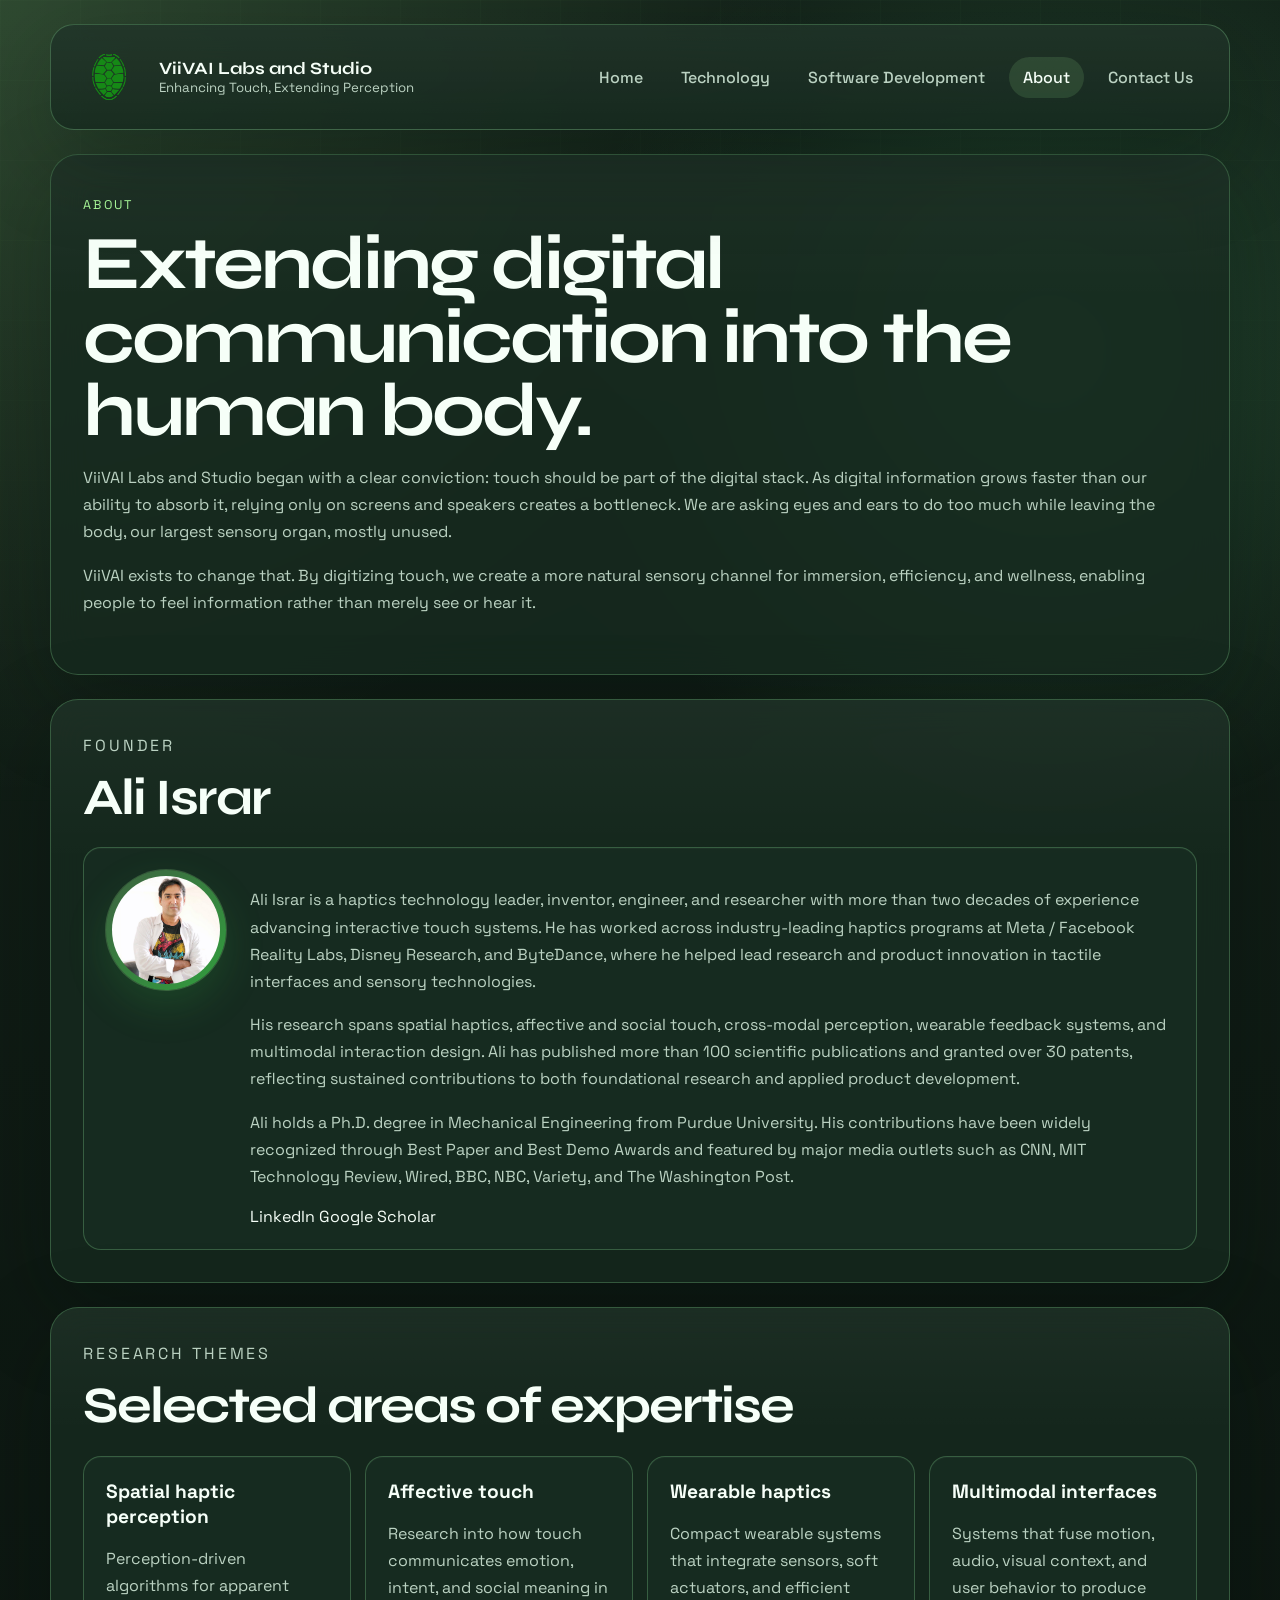
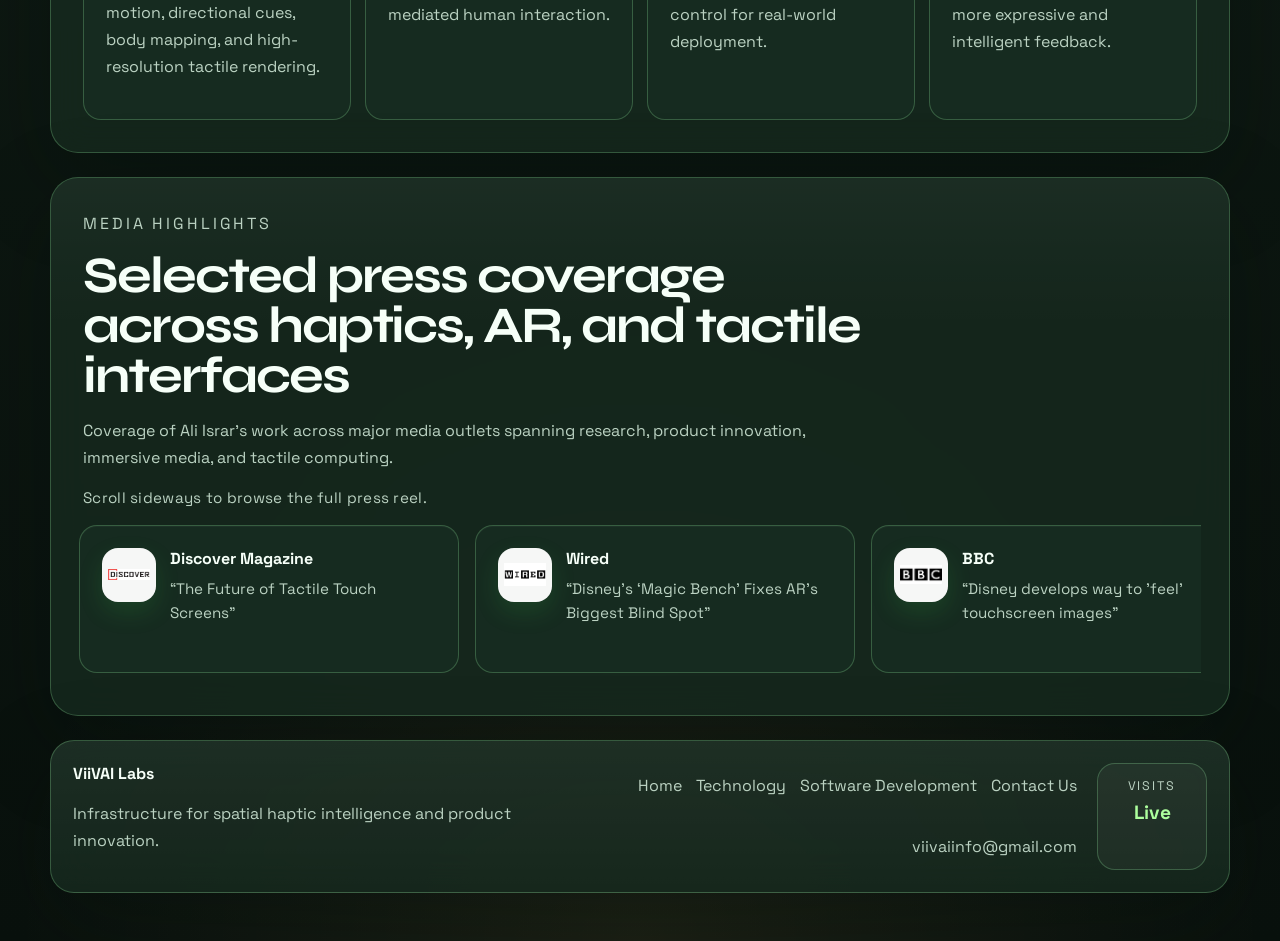
==== commit 33997d36: "lite upload" ====
--- a/about.html
+++ b/about.html
@@ -53,14 +53,18 @@
           </div>
           <div>
             <p>
-              Ali Israr is a haptics technology leader, inventor, engineer, and researcher with more than two decades of experience advancing interactive touch systems. Public profiles and speaker biographies describe his work across industry-leading haptics programs at Meta / Facebook Reality Labs, Disney Research, and ByteDance, where he helped lead research and product innovation in tactile interfaces and sensory technologies.
+              Ali Israr is a haptics technology leader, inventor, engineer, and researcher with more than two decades of experience advancing interactive touch systems. He has worked across industry-leading haptics programs at Meta / Facebook Reality Labs, Disney Research, and ByteDance, where he helped lead research and product innovation in tactile interfaces and sensory technologies.
             </p>
             <p>
-              His research spans spatial haptics, affective and social touch, cross-modal perception, wearable feedback systems, and multimodal interaction design. Public scholarly listings and event biographies also note more than 100 scientific publications and over 30 granted patents, reflecting sustained contributions to both foundational research and applied product development.
+              His research spans spatial haptics, affective and social touch, cross-modal perception, wearable feedback systems, and multimodal interaction design. Ali has published more than 100 scientific publications and granted over 30 patents, reflecting sustained contributions to both foundational research and applied product development.
             </p>
             <p>
               Ali holds a Ph.D. degree in Mechanical Engineering from Purdue University. His contributions have been widely recognized through Best Paper and Best Demo Awards and featured by major media outlets such as CNN, MIT Technology Review, Wired, BBC, NBC, Variety, and The Washington Post.
             </p>
+            <div class="profile-links">
+              <a class="profile-link" href="https://www.linkedin.com/in/aliisrar/" target="_blank" rel="noopener noreferrer">LinkedIn</a>
+              <a class="profile-link" href="https://scholar.google.com/citations?user=lo4v844AAAAJ&hl=en" target="_blank" rel="noopener noreferrer">Google Scholar</a>
+            </div>
           </div>
         </article>
       </section>
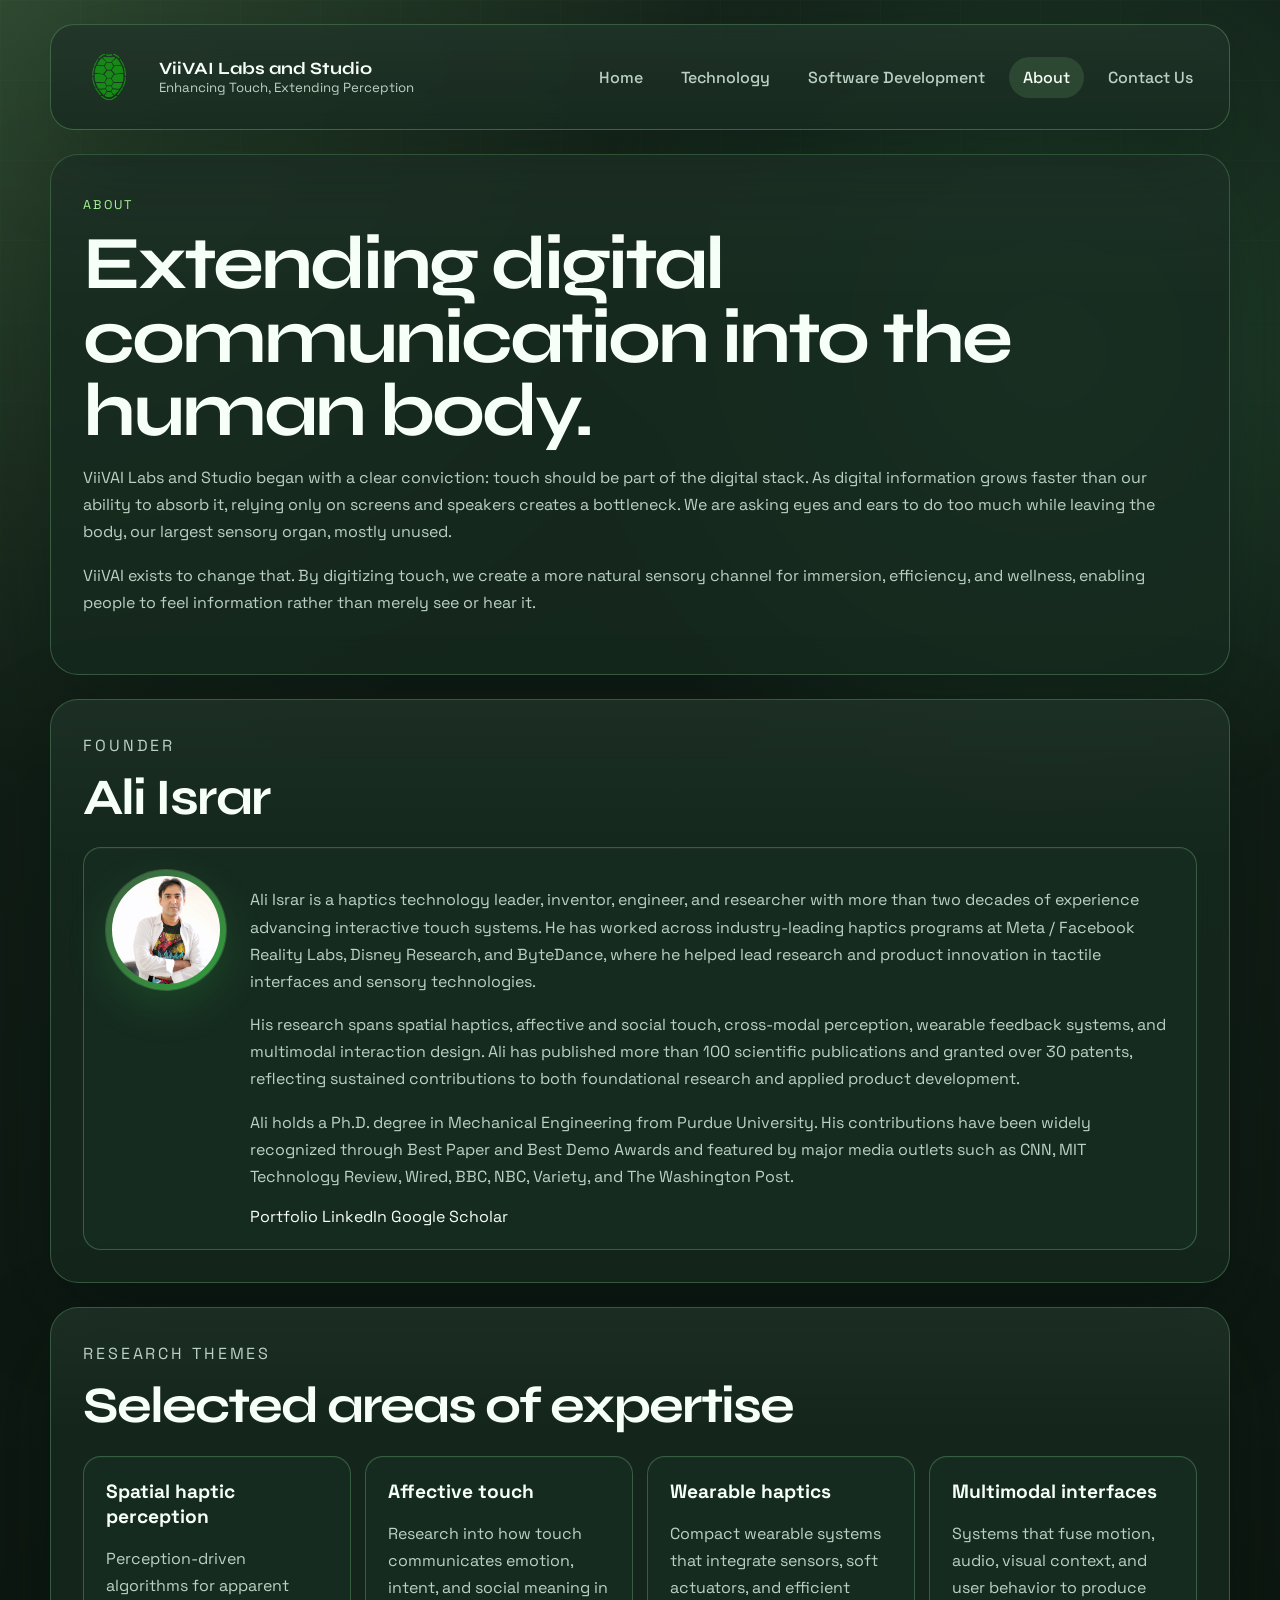
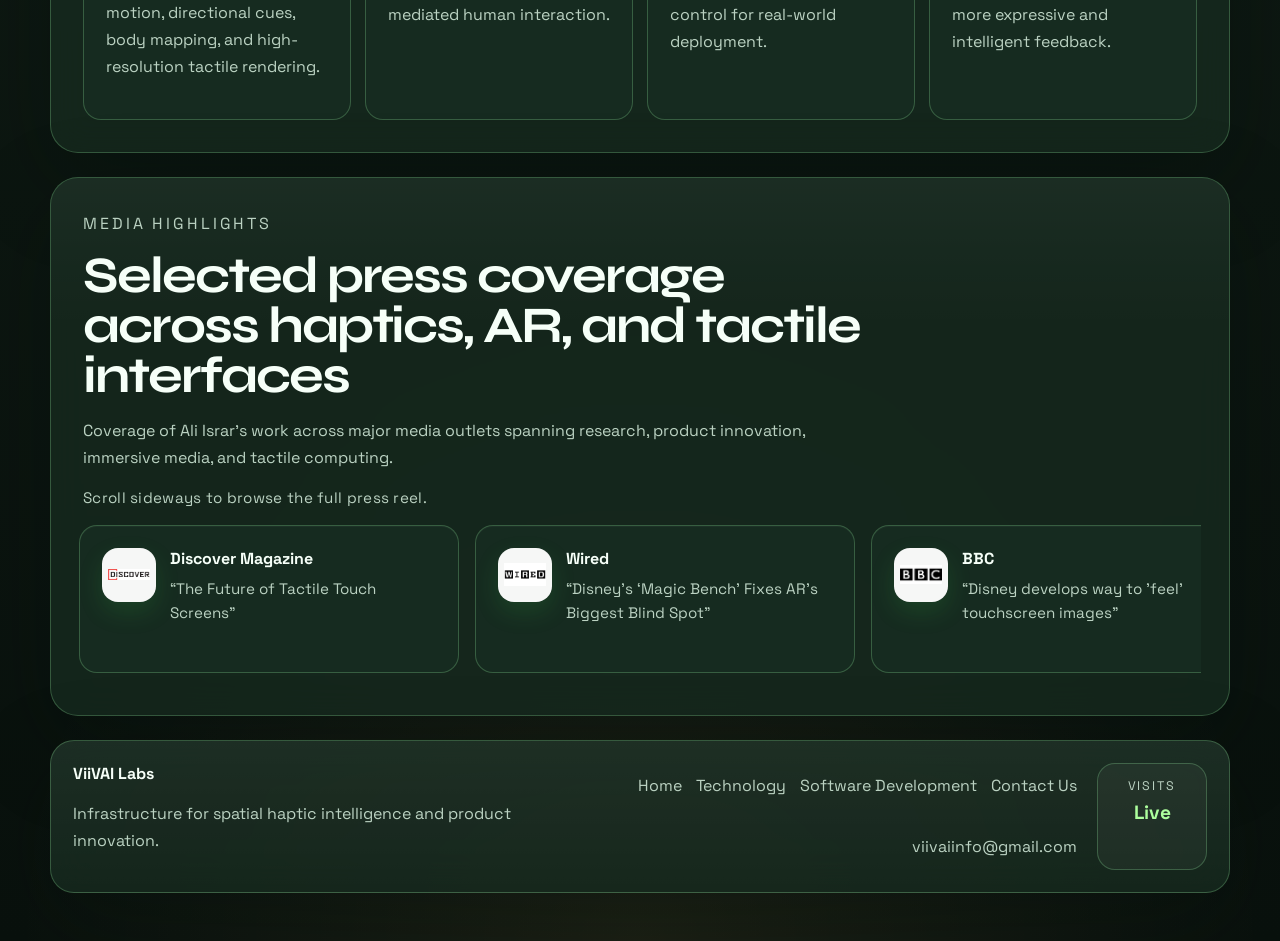
==== commit 7ff84999: "Update about.html" ====
--- a/about.html
+++ b/about.html
@@ -62,6 +62,7 @@
               Ali holds a Ph.D. degree in Mechanical Engineering from Purdue University. His contributions have been widely recognized through Best Paper and Best Demo Awards and featured by major media outlets such as CNN, MIT Technology Review, Wired, BBC, NBC, Variety, and The Washington Post.
             </p>
             <div class="profile-links">
+              <a class="profile-link" href="https://ali-israr.github.io/" target="_blank" rel="noopener noreferrer">Portfolio</a>
               <a class="profile-link" href="https://www.linkedin.com/in/aliisrar/" target="_blank" rel="noopener noreferrer">LinkedIn</a>
               <a class="profile-link" href="https://scholar.google.com/citations?user=lo4v844AAAAJ&hl=en" target="_blank" rel="noopener noreferrer">Google Scholar</a>
             </div>
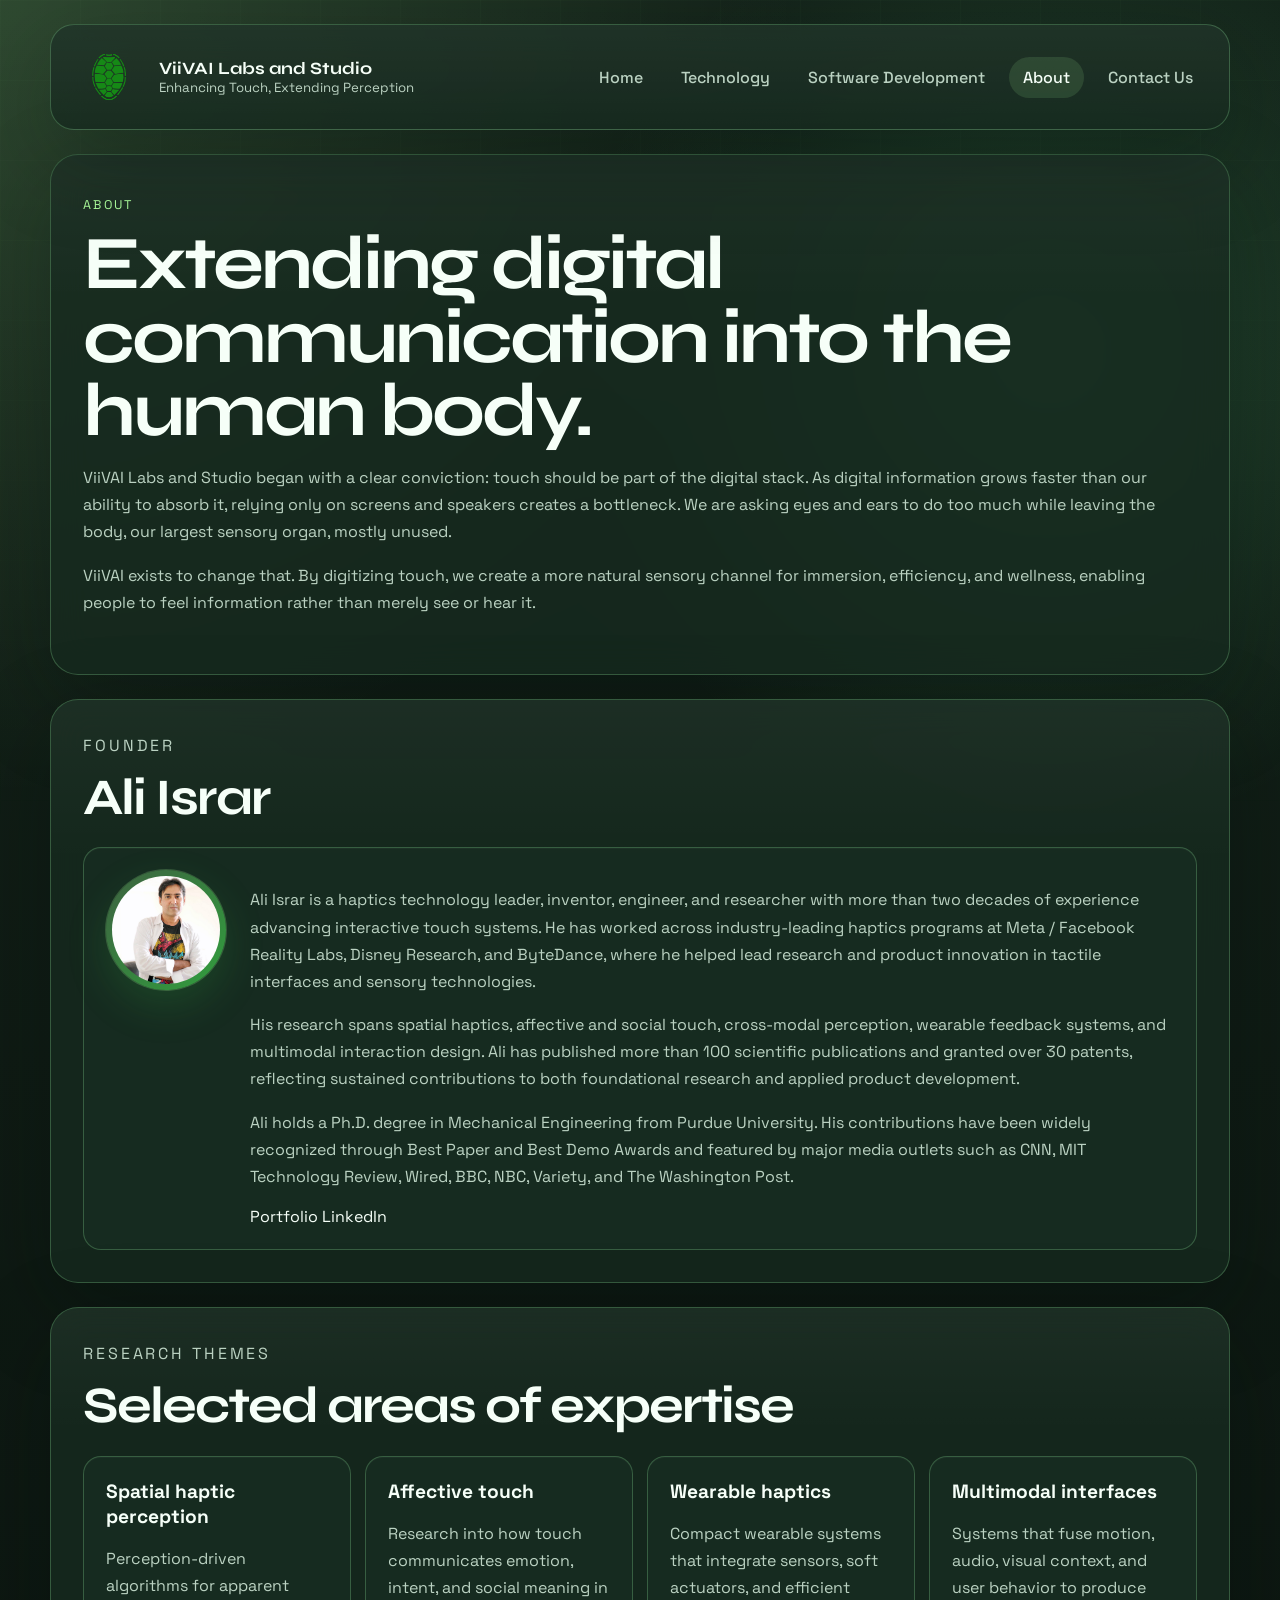
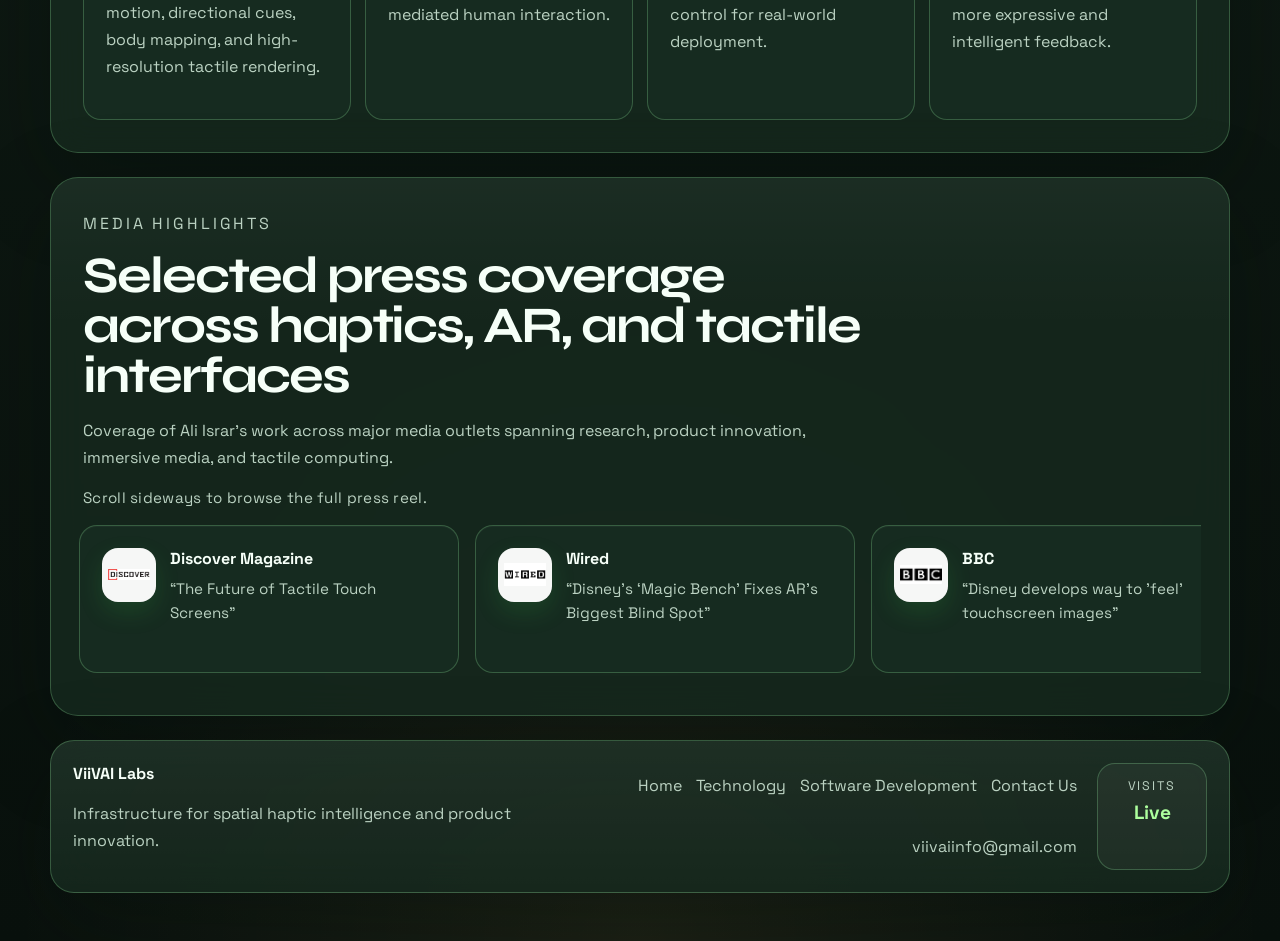
==== commit 43e3cee9: "Update about.html" ====
--- a/about.html
+++ b/about.html
@@ -64,7 +64,6 @@
             <div class="profile-links">
               <a class="profile-link" href="https://ali-israr.github.io/" target="_blank" rel="noopener noreferrer">Portfolio</a>
               <a class="profile-link" href="https://www.linkedin.com/in/aliisrar/" target="_blank" rel="noopener noreferrer">LinkedIn</a>
-              <a class="profile-link" href="https://scholar.google.com/citations?user=lo4v844AAAAJ&hl=en" target="_blank" rel="noopener noreferrer">Google Scholar</a>
             </div>
           </div>
         </article>
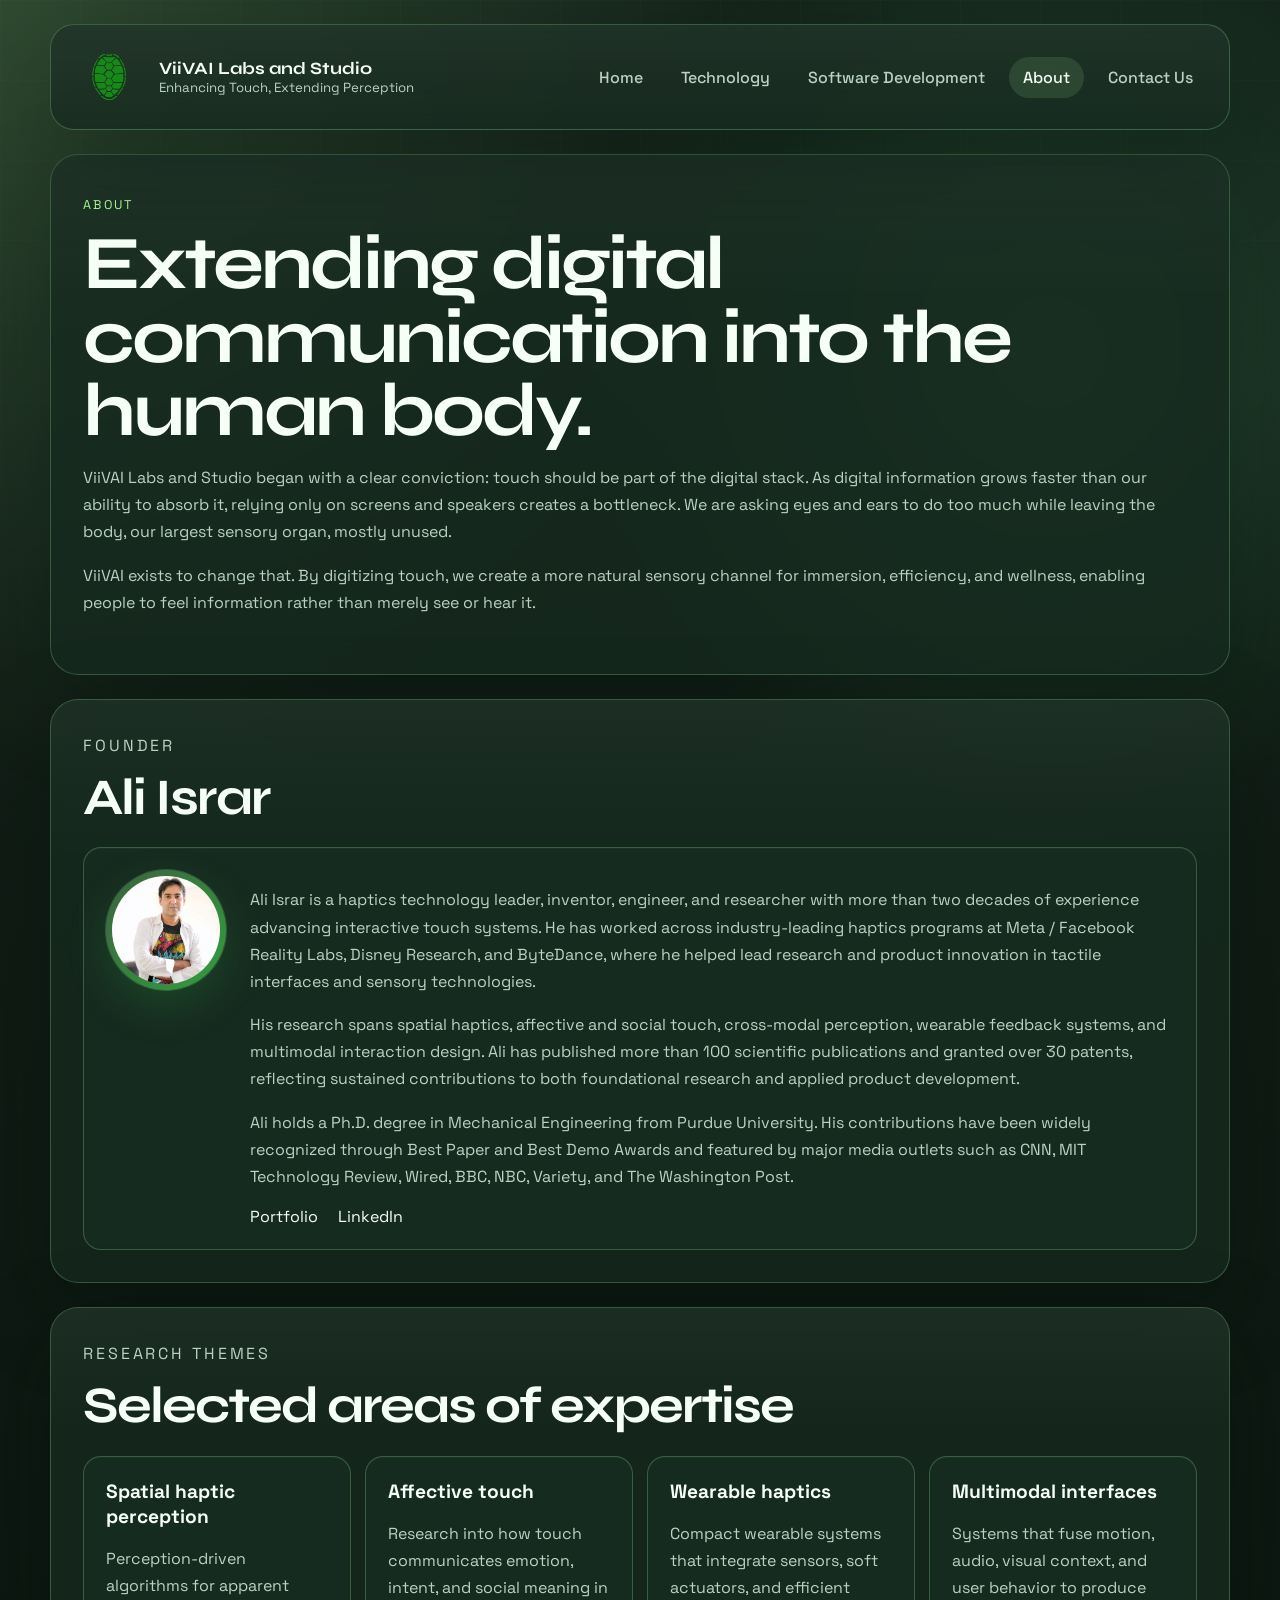
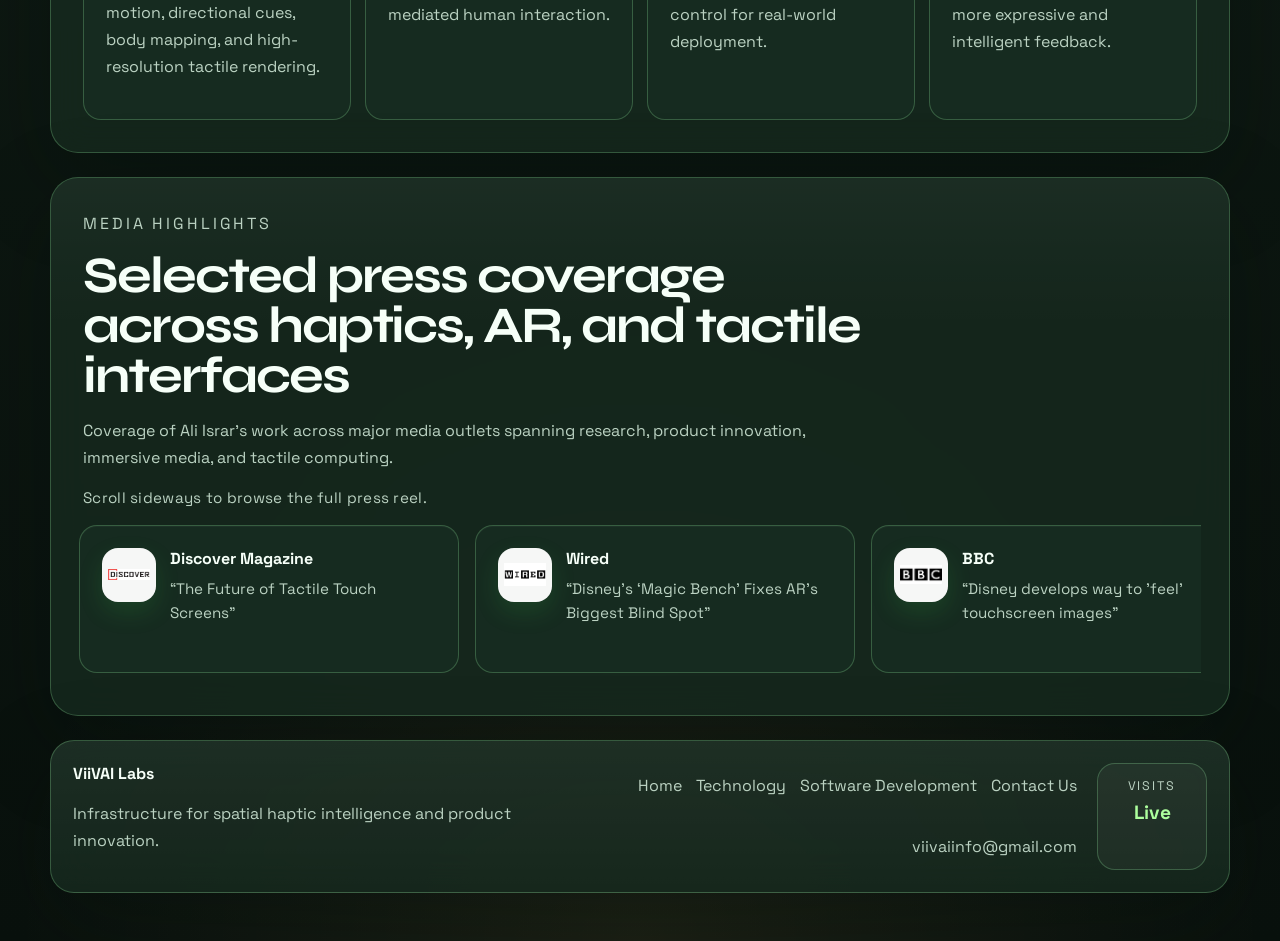
==== commit 2b63c1eb: "lite upload" ====
--- a/about.html
+++ b/about.html
@@ -62,8 +62,8 @@
               Ali holds a Ph.D. degree in Mechanical Engineering from Purdue University. His contributions have been widely recognized through Best Paper and Best Demo Awards and featured by major media outlets such as CNN, MIT Technology Review, Wired, BBC, NBC, Variety, and The Washington Post.
             </p>
             <div class="profile-links">
-              <a class="profile-link" href="https://ali-israr.github.io/" target="_blank" rel="noopener noreferrer">Portfolio</a>
-              <a class="profile-link" href="https://www.linkedin.com/in/aliisrar/" target="_blank" rel="noopener noreferrer">LinkedIn</a>
+              <a class="profile-link" href="https://ali-israr.github.io/" target="_blank" rel="noopener noreferrer">Portfolio   </a>
+              <a class="profile-link" href="https://www.linkedin.com/in/aliisrar/" target="_blank" rel="noopener noreferrer"> LinkedIn</a>
             </div>
           </div>
         </article>
--- a/styles.css
+++ b/styles.css
@@ -176,6 +176,11 @@
   z-index: 1;
 }
 
+.profile-links {
+    display: flex;
+    gap: 20px;    /* Adjust spacing as needed */
+}
+
 .hero,
 .split-panel,
 .two-column-grid {
